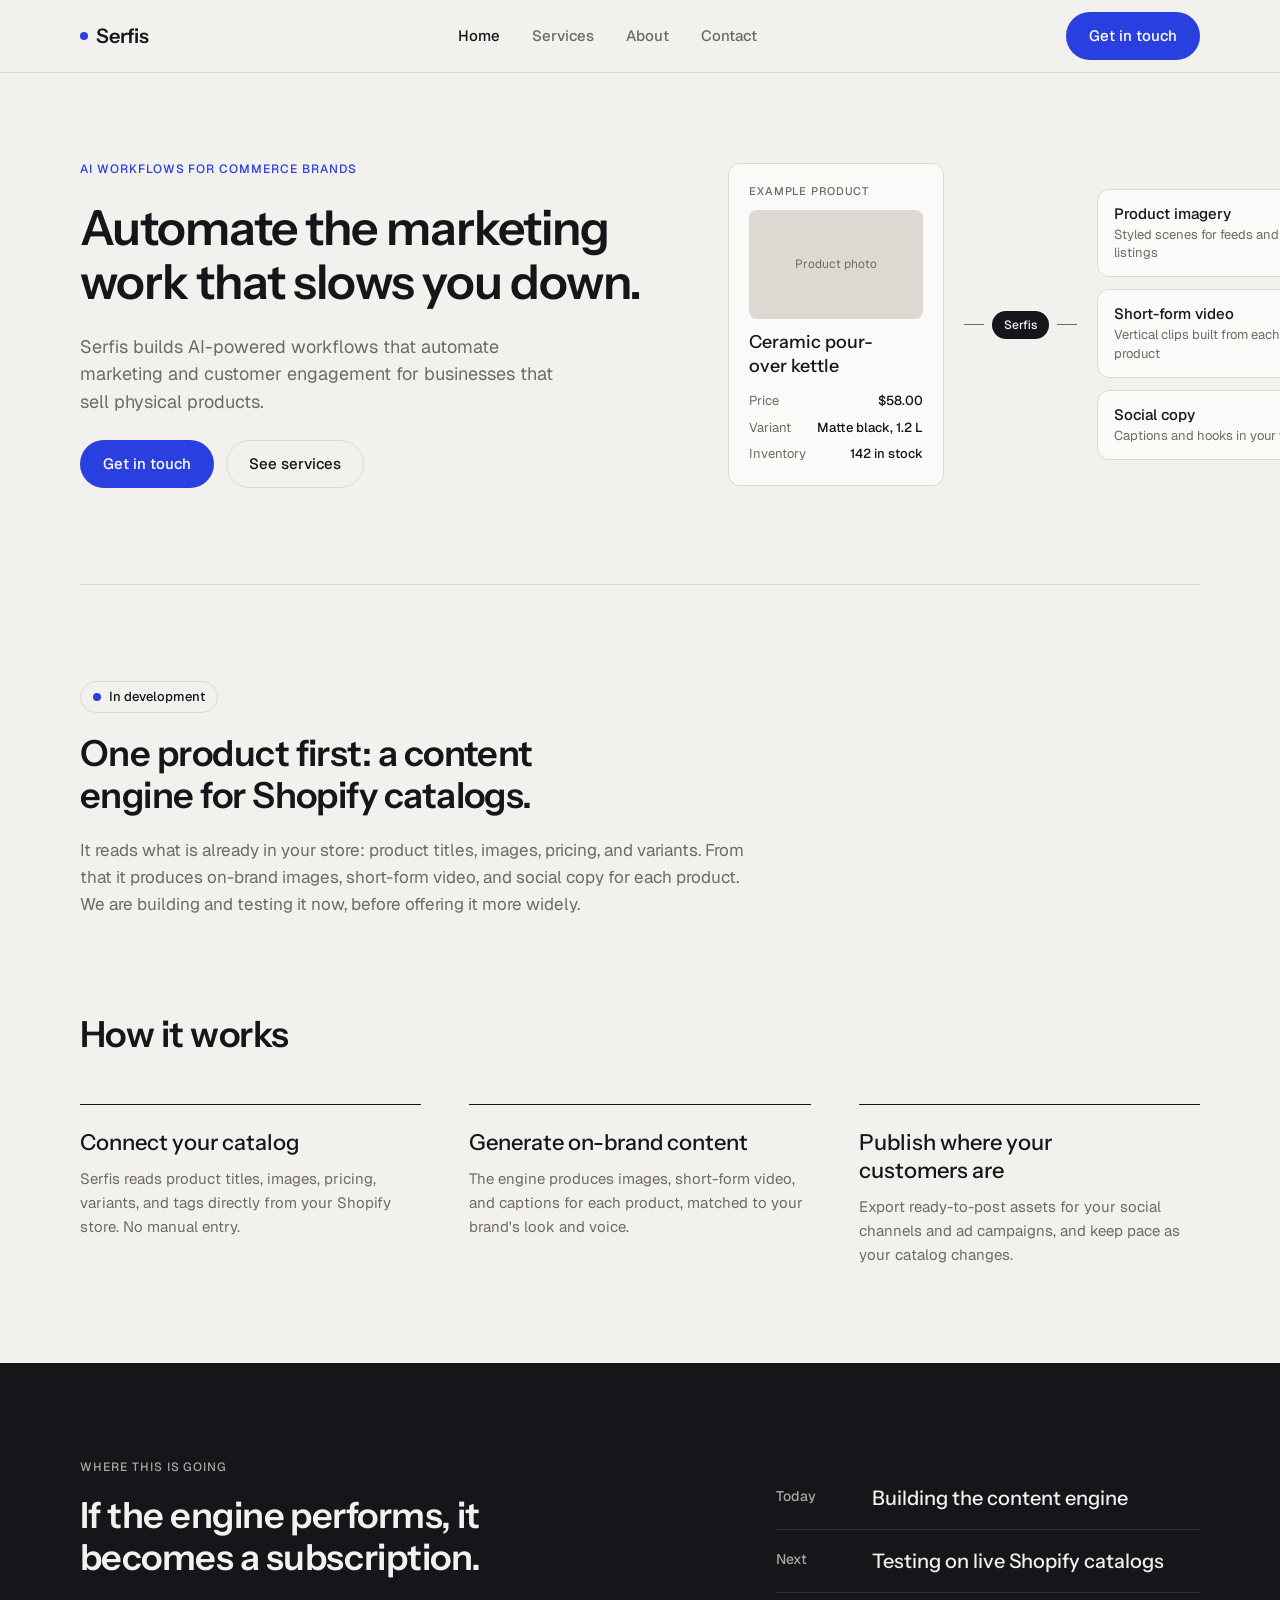
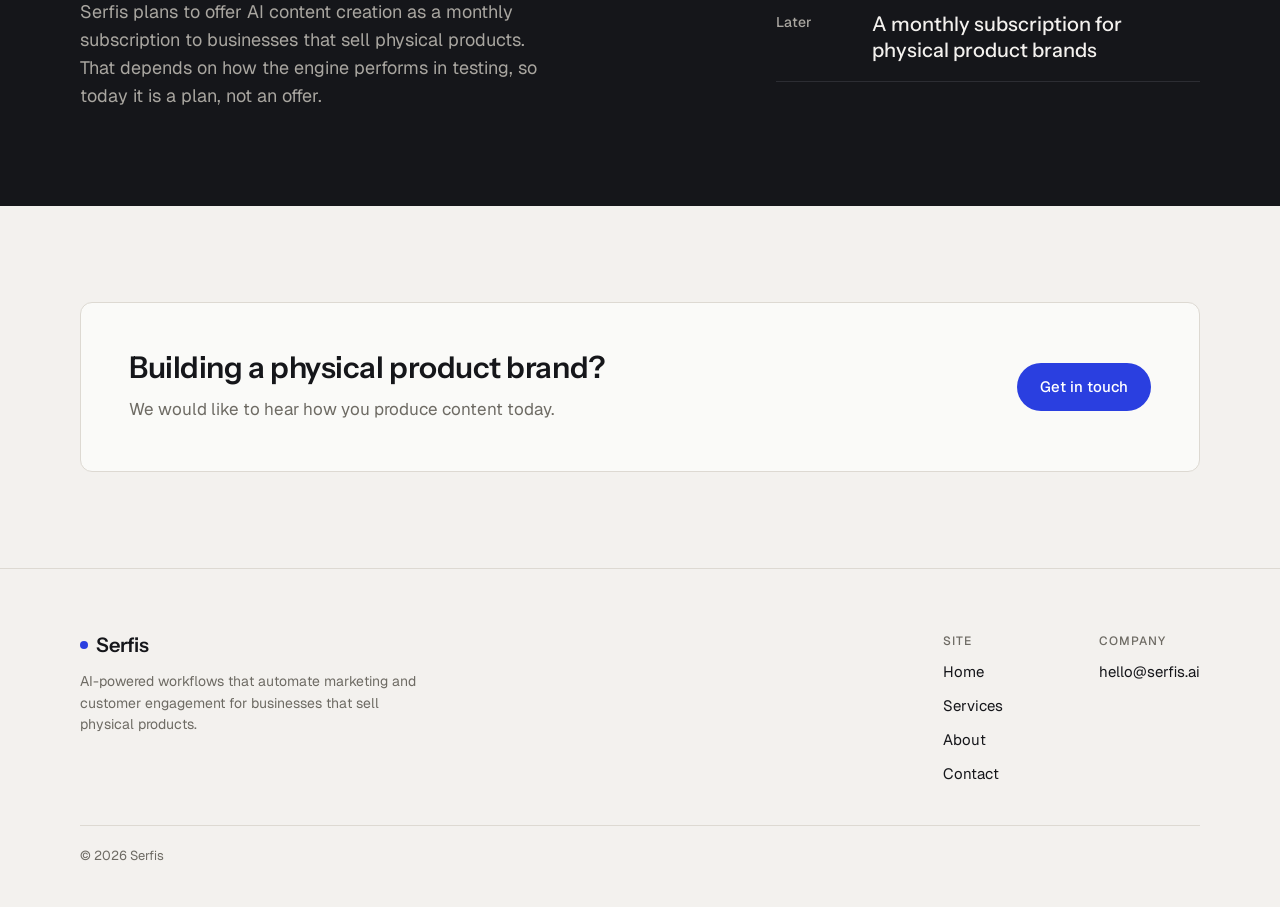
==== index.html @ 2119375a "Add files via upload website wireframe for rebranding serfis" ====
<!doctype html>
<html lang="en">
<head>
  <meta charset="utf-8">
  <meta name="viewport" content="width=device-width, initial-scale=1">
  <title>Serfis</title>
  <meta name="description" content="Serfis builds AI-powered workflows that automate marketing and customer engagement for businesses that sell physical products.">
  <link rel="preconnect" href="https://fonts.googleapis.com">
  <link rel="preconnect" href="https://fonts.gstatic.com" crossorigin>
  <link rel="stylesheet" href="https://fonts.googleapis.com/css2?family=Instrument+Sans:wght@500;600&family=Geist:wght@400;500&display=swap">
  <link rel="stylesheet" href="styles.css">
</head>
<body>

<header class="nav">
  <div class="wrap">
    <a class="wordmark" href="index.html">Serfis</a>
    <ul class="nav-links">
      <li><a href="index.html" aria-current="page">Home</a></li>
      <li><a href="services.html">Services</a></li>
      <li><a href="about.html">About</a></li>
      <li><a href="contact.html">Contact</a></li>
    </ul>
    <a class="btn btn-primary" href="contact.html">Get in touch</a>
  </div>
</header>

<main>
  <section class="hero">
    <div class="wrap">
      <div class="hero-copy">
        <p class="eyebrow">AI workflows for commerce brands</p>
        <h1>Automate the marketing work that slows you down.</h1>
        <p class="lede">Serfis builds AI-powered workflows that automate marketing and customer engagement for businesses that sell physical products.</p>
        <div class="ctas">
          <a class="btn btn-primary" href="contact.html">Get in touch</a>
          <a class="btn btn-secondary" href="services.html">See services</a>
        </div>
      </div>

      <div class="diagram" aria-label="A Shopify product becomes product imagery, short-form video, and social copy">
        <div class="product-card">
          <span class="label">Example product</span>
          <div class="photo-slot">Product photo</div>
          <h3>Ceramic pour-over kettle</h3>
          <div class="meta">
            <div><span>Price</span><b>$58.00</b></div>
            <div><span>Variant</span><b>Matte black, 1.2 L</b></div>
            <div><span>Inventory</span><b>142 in stock</b></div>
          </div>
        </div>
        <div class="connector"><span class="chip">Serfis</span></div>
        <div class="outputs">
          <div class="out-tile"><b>Product imagery</b><span>Styled scenes for feeds and listings</span></div>
          <div class="out-tile"><b>Short-form video</b><span>Vertical clips built from each product</span></div>
          <div class="out-tile"><b>Social copy</b><span>Captions and hooks in your voice</span></div>
        </div>
      </div>
    </div>
  </section>

  <div class="wrap"><hr class="section-rule"></div>

  <section>
    <div class="wrap stack">
      <span class="status">In development</span>
      <h2>One product first: a content engine for Shopify catalogs.</h2>
      <p class="body">It reads what is already in your store: product titles, images, pricing, and variants. From that it produces on-brand images, short-form video, and social copy for each product. We are building and testing it now, before offering it more widely.</p>
    </div>
  </section>

  <section style="padding-top:0">
    <div class="wrap">
      <h2 class="section-title">How it works</h2>
      <div class="columns">
        <div class="col">
          <h3>Connect your catalog</h3>
          <p>Serfis reads product titles, images, pricing, variants, and tags directly from your Shopify store. No manual entry.</p>
        </div>
        <div class="col">
          <h3>Generate on-brand content</h3>
          <p>The engine produces images, short-form video, and captions for each product, matched to your brand's look and voice.</p>
        </div>
        <div class="col">
          <h3>Publish where your customers are</h3>
          <p>Export ready-to-post assets for your social channels and ad campaigns, and keep pace as your catalog changes.</p>
        </div>
      </div>
    </div>
  </section>

  <section class="on-ink">
    <div class="wrap split">
      <div class="split-left">
        <p class="eyebrow">Where this is going</p>
        <h2>If the engine performs, it becomes a subscription.</h2>
        <p class="lede">Serfis plans to offer AI content creation as a monthly subscription to businesses that sell physical products. That depends on how the engine performs in testing, so today it is a plan, not an offer.</p>
      </div>
      <ul class="timeline">
        <li><span>Today</span><b>Building the content engine</b></li>
        <li><span>Next</span><b>Testing on live Shopify catalogs</b></li>
        <li><span>Later</span><b>A monthly subscription for physical product brands</b></li>
      </ul>
    </div>
  </section>

  <section>
    <div class="wrap">
      <div class="cta-card">
        <div class="cta-text">
          <h2>Building a physical product brand?</h2>
          <p>We would like to hear how you produce content today.</p>
        </div>
        <a class="btn btn-primary" href="contact.html">Get in touch</a>
      </div>
    </div>
  </section>
</main>

<footer>
  <div class="wrap">
    <div class="foot-grid">
      <div class="foot-brand">
        <a class="wordmark" href="index.html">Serfis</a>
        <p>AI-powered workflows that automate marketing and customer engagement for businesses that sell physical products.</p>
      </div>
      <div class="foot-cols">
        <div class="foot-col">
          <span>Site</span>
          <a href="index.html">Home</a>
          <a href="services.html">Services</a>
          <a href="about.html">About</a>
          <a href="contact.html">Contact</a>
        </div>
        <div class="foot-col">
          <span>Company</span>
          <a href="mailto:hello@serfis.ai">hello@serfis.ai</a>
        </div>
      </div>
    </div>
    <div class="foot-bottom">© 2026 Serfis</div>
  </div>
</footer>

</body>
</html>
---- styles.css ----
/* Serfis website — tokens mirror the Figma "Serfis" variable collection */
:root {
  --ink: #15161a;
  --ink-line: #2c2d33;
  --paper: #f3f1ee;
  --surface: #fafaf8;
  --white: #ffffff;
  --line: #ddd9d2;
  --text-soft: #6e6b64;
  --on-ink-soft: #a9a6a0;
  --accent: #2a3fe0;
  --accent-hover: #2436c4;

  --radius-card: 12px;
  --radius-input: 8px;
  --radius-pill: 999px;

  --font-display: "Instrument Sans", system-ui, -apple-system, "Segoe UI", sans-serif;
  --font-body: "Geist", system-ui, -apple-system, "Segoe UI", sans-serif;

  --ease-out: cubic-bezier(0.23, 1, 0.32, 1);
  --content: 1280px;
}

*, *::before, *::after { box-sizing: border-box; }
html { scroll-behavior: smooth; }
body {
  margin: 0;
  background: var(--paper);
  color: var(--ink);
  font-family: var(--font-body);
  font-size: 16px;
  line-height: 1.6;
  -webkit-font-smoothing: antialiased;
}
h1, h2, h3 { font-family: var(--font-display); font-weight: 600; line-height: 1.1; letter-spacing: -0.02em; margin: 0; text-wrap: balance; }
h1 { font-size: clamp(34px, 4.5vw, 48px); line-height: 1.12; }
h2 { font-size: clamp(28px, 3.2vw, 36px); line-height: 1.16; letter-spacing: -0.015em; }
h3 { font-size: 22px; font-weight: 500; letter-spacing: 0; line-height: 1.27; }
p { margin: 0; }
a { color: inherit; }
img { max-width: 100%; display: block; }
.soft { color: var(--text-soft); }
.lede { font-size: 18px; line-height: 1.55; color: var(--text-soft); max-width: 40ch; }
.body { font-size: 17px; line-height: 1.6; color: var(--text-soft); max-width: 42ch; }
.small { font-size: 15px; line-height: 1.6; color: var(--text-soft); }

.wrap { max-width: var(--content); margin: 0 auto; padding-inline: 24px; }
@media (min-width: 900px) { .wrap { padding-inline: 80px; } }

a:focus-visible, button:focus-visible, input:focus-visible, textarea:focus-visible {
  outline: 2px solid var(--accent); outline-offset: 3px;
}

/* Buttons: full pill (shape rule) */
.btn {
  display: inline-flex; align-items: center; justify-content: center;
  padding: 13px 22px; border-radius: var(--radius-pill);
  font: 500 15px/20px var(--font-body); text-decoration: none; white-space: nowrap;
  border: 1px solid transparent; cursor: pointer;
  transition: transform 160ms var(--ease-out), background-color 150ms ease, border-color 150ms ease;
}
.btn:active { transform: scale(0.97); }
.btn-primary { background: var(--accent); color: var(--white); }
.btn-secondary { background: transparent; color: var(--ink); border-color: var(--line); }
.btn-on-ink { background: var(--paper); color: var(--ink); }
@media (hover: hover) and (pointer: fine) {
  .btn-primary:hover { background: var(--accent-hover); }
  .btn-secondary:hover { border-color: var(--ink); }
}

/* Nav */
.nav { position: sticky; top: 0; z-index: 10; background: var(--paper); border-bottom: 1px solid var(--line); }
.nav .wrap { display: flex; align-items: center; justify-content: space-between; gap: 16px; min-height: 72px; flex-wrap: wrap; padding-block: 12px; }
.wordmark { display: inline-flex; align-items: center; gap: 8px; font: 600 20px/24px var(--font-display); letter-spacing: -0.01em; text-decoration: none; }
.wordmark::before { content: ""; width: 8px; height: 8px; border-radius: 50%; background: var(--accent); }
.nav-links { display: flex; gap: 32px; list-style: none; margin: 0; padding: 0; }
.nav-links a { font: 500 15px/20px var(--font-body); color: var(--text-soft); text-decoration: none; }
.nav-links a[aria-current="page"], .nav-links a:hover { color: var(--ink); }
@media (max-width: 640px) {
  .nav-links { order: 3; width: 100%; gap: 20px; }
}

/* Sections */
section { padding-block: 96px; }
.section-rule { border: 0; border-top: 1px solid var(--line); margin: 0; }
.stack { display: flex; flex-direction: column; gap: 20px; }
.stack > h2 { max-width: 22ch; }
.stack > .body { max-width: 680px; }

.status { display: inline-flex; align-items: center; gap: 8px; align-self: flex-start; padding: 6px 12px; border: 1px solid var(--line); border-radius: var(--radius-pill); font: 500 13px/18px var(--font-body); }
.status::before { content: ""; width: 8px; height: 8px; border-radius: 50%; background: var(--accent); }
.on-ink .status { border-color: var(--ink-line); color: var(--paper); }

/* Hero */
.hero { padding-block: 88px 96px; }
.hero .wrap { display: grid; grid-template-columns: 1fr; gap: 48px; align-items: center; }
@media (min-width: 900px) { .hero .wrap { grid-template-columns: 600px 1fr; gap: 48px; } }
.hero-copy { display: flex; flex-direction: column; gap: 24px; }
.eyebrow { font: 500 12px/16px var(--font-body); letter-spacing: 0.08em; text-transform: uppercase; color: var(--accent); }
.on-ink .eyebrow { color: var(--on-ink-soft); }
.ctas { display: flex; gap: 12px; flex-wrap: wrap; }

/* Hero diagram */
.diagram { display: flex; align-items: center; gap: 20px; flex-wrap: wrap; justify-content: flex-end; }
.product-card, .out-tile { background: var(--surface); border: 1px solid var(--line); border-radius: var(--radius-card); }
.product-card { padding: 20px; width: 216px; display: flex; flex-direction: column; gap: 12px; }
.label { font: 500 11px/14px var(--font-body); letter-spacing: 0.08em; text-transform: uppercase; color: var(--text-soft); }
.photo-slot { aspect-ratio: 176 / 110; border-radius: 8px; background: var(--line); display: grid; place-items: center; font-size: 12px; color: var(--text-soft); }
.product-card h3 { font-size: 18px; line-height: 1.33; }
.meta { display: flex; flex-direction: column; gap: 6px; font-size: 13px; }
.meta div { display: flex; justify-content: space-between; gap: 12px; }
.meta span { color: var(--text-soft); }
.meta b { font-weight: 500; }
.connector { display: flex; align-items: center; gap: 8px; }
.connector::before, .connector::after { content: ""; width: 20px; height: 1px; background: var(--text-soft); }
.chip { background: var(--ink); color: var(--paper); border-radius: var(--radius-pill); padding: 6px 12px; font: 500 12px/16px var(--font-body); }
.outputs { display: flex; flex-direction: column; gap: 12px; width: 236px; }
.out-tile { padding: 14px 16px; display: flex; flex-direction: column; gap: 2px; }
.out-tile b { font: 500 15px/20px var(--font-body); }
.out-tile span { font-size: 13px; line-height: 1.4; color: var(--text-soft); }
@media (min-width: 1100px) { .diagram { flex-wrap: nowrap; } .product-card, .outputs { flex-shrink: 0; } }
@media (max-width: 480px) { .diagram { justify-content: flex-start; } .product-card, .outputs { width: 100%; } .connector { width: 100%; } .connector::before, .connector::after { flex: 1; } }

/* Column rows (How it works / How we work) */
.columns { display: grid; grid-template-columns: 1fr; gap: 32px; }
@media (min-width: 820px) { .columns { grid-template-columns: repeat(3, 1fr); gap: 48px; } }
.col { border-top: 1px solid var(--ink); padding-top: 24px; display: flex; flex-direction: column; gap: 10px; }
.col p { font-size: 15px; line-height: 1.6; color: var(--text-soft); }
.section-title { margin-bottom: 48px; }

/* Two-column split (Services detail, Vision, Contact) */
.split { display: grid; grid-template-columns: 1fr; gap: 48px; }
@media (min-width: 900px) { .split { grid-template-columns: var(--split-left, 520px) 1fr; gap: 96px; } }
.split-left { display: flex; flex-direction: column; gap: 20px; }

/* Definition list rows with bottom hairlines */
.rows { list-style: none; margin: 0; padding: 0; }
.rows li { padding-block: 20px; border-bottom: 1px solid var(--line); display: flex; flex-direction: column; gap: 6px; }
.rows h3 { font-size: 20px; }
.rows p { font-size: 15px; line-height: 1.6; color: var(--text-soft); max-width: 560px; }
.rows-label { margin-bottom: 4px; display: block; }

/* Dark band */
.on-ink { background: var(--ink); color: var(--paper); }
.on-ink h2, .on-ink h3 { color: var(--paper); }
.on-ink .body, .on-ink .lede, .on-ink .small { color: var(--on-ink-soft); }
.on-ink .split { align-items: start; }
@media (min-width: 900px) { .on-ink .split { grid-template-columns: 600px 1fr; } }
.timeline { list-style: none; margin: 0; padding: 8px 0 0; }
.timeline li { display: grid; grid-template-columns: 72px 1fr; gap: 24px; padding-block: 18px; border-bottom: 1px solid var(--ink-line); }
.timeline span { font: 500 14px/22px var(--font-body); color: var(--on-ink-soft); }
.timeline b { font: 500 20px/26px var(--font-display); color: var(--paper); }

/* CTA card */
.cta-card { background: var(--surface); border: 1px solid var(--line); border-radius: var(--radius-card); padding: 40px; display: flex; flex-wrap: wrap; align-items: center; justify-content: space-between; gap: 24px 40px; }
@media (min-width: 900px) { .cta-card { padding: 48px; } }
.cta-card h2 { font-size: 30px; max-width: 560px; }
.cta-card p { font-size: 17px; color: var(--text-soft); }
.cta-text { display: flex; flex-direction: column; gap: 10px; }

/* Page header */
.page-head { padding-block: 88px 64px; }
.page-head .wrap { display: flex; flex-direction: column; gap: 16px; }

/* Contact */
.contact-email { display: flex; flex-direction: column; gap: 12px; }
.contact-email a { font: 500 28px/34px var(--font-display); letter-spacing: -0.01em; text-decoration: none; color: var(--ink); }
.form { background: var(--surface); border: 1px solid var(--line); border-radius: var(--radius-card); padding: 28px; display: flex; flex-direction: column; gap: 20px; }
@media (min-width: 900px) { .form { padding: 40px; } }
.form-row { display: grid; grid-template-columns: 1fr; gap: 16px; }
@media (min-width: 640px) { .form-row { grid-template-columns: 1fr 1fr; } }
.field { display: flex; flex-direction: column; gap: 8px; }
.field label { font: 500 14px/20px var(--font-body); }
.field input, .field textarea {
  font: 400 15px/22px var(--font-body); color: var(--ink);
  background: var(--white); border: 1px solid var(--line); border-radius: var(--radius-input);
  padding: 13px 14px; width: 100%; transition: border-color 120ms ease, box-shadow 120ms ease;
}
.field textarea { min-height: 140px; resize: vertical; }
.field input::placeholder, .field textarea::placeholder { color: var(--text-soft); }
.field input:focus, .field textarea:focus { border-color: var(--accent); box-shadow: 0 0 0 3px rgba(42, 63, 224, 0.15); outline: none; }
.form-actions { display: flex; align-items: center; gap: 16px; flex-wrap: wrap; }
.form-actions p { font-size: 14px; color: var(--text-soft); }

/* Footer */
footer { border-top: 1px solid var(--line); padding-block: 64px 40px; }
.foot-grid { display: grid; grid-template-columns: 1fr; gap: 32px; }
@media (min-width: 760px) { .foot-grid { grid-template-columns: 1fr auto; } }
.foot-brand { display: flex; flex-direction: column; gap: 14px; }
.foot-brand p { font-size: 14px; line-height: 1.55; color: var(--text-soft); max-width: 340px; }
.foot-cols { display: flex; gap: 96px; }
.foot-col { display: flex; flex-direction: column; gap: 12px; }
.foot-col span { font: 500 12px/16px var(--font-body); letter-spacing: 0.08em; text-transform: uppercase; color: var(--text-soft); }
.foot-col a { font-size: 15px; line-height: 22px; text-decoration: none; color: var(--ink); }
.foot-col a:hover { color: var(--accent); }
.foot-bottom { margin-top: 40px; padding-top: 20px; border-top: 1px solid var(--line); font-size: 13px; color: var(--text-soft); }

/* Entrance motion: hero diagram only, once, on load. Visible at rest. */
@media (prefers-reduced-motion: no-preference) {
  .diagram > * { animation: rise 240ms var(--ease-out) both; }
  .diagram > :nth-child(2) { animation-delay: 40ms; }
  .diagram > :nth-child(3) { animation-delay: 80ms; }
  @keyframes rise { from { opacity: 0; transform: translateY(8px); } to { opacity: 1; transform: none; } }
}
@media (prefers-reduced-motion: reduce) {
  * { animation: none !important; transition-duration: 0.001ms !important; }
  html { scroll-behavior: auto; }
}
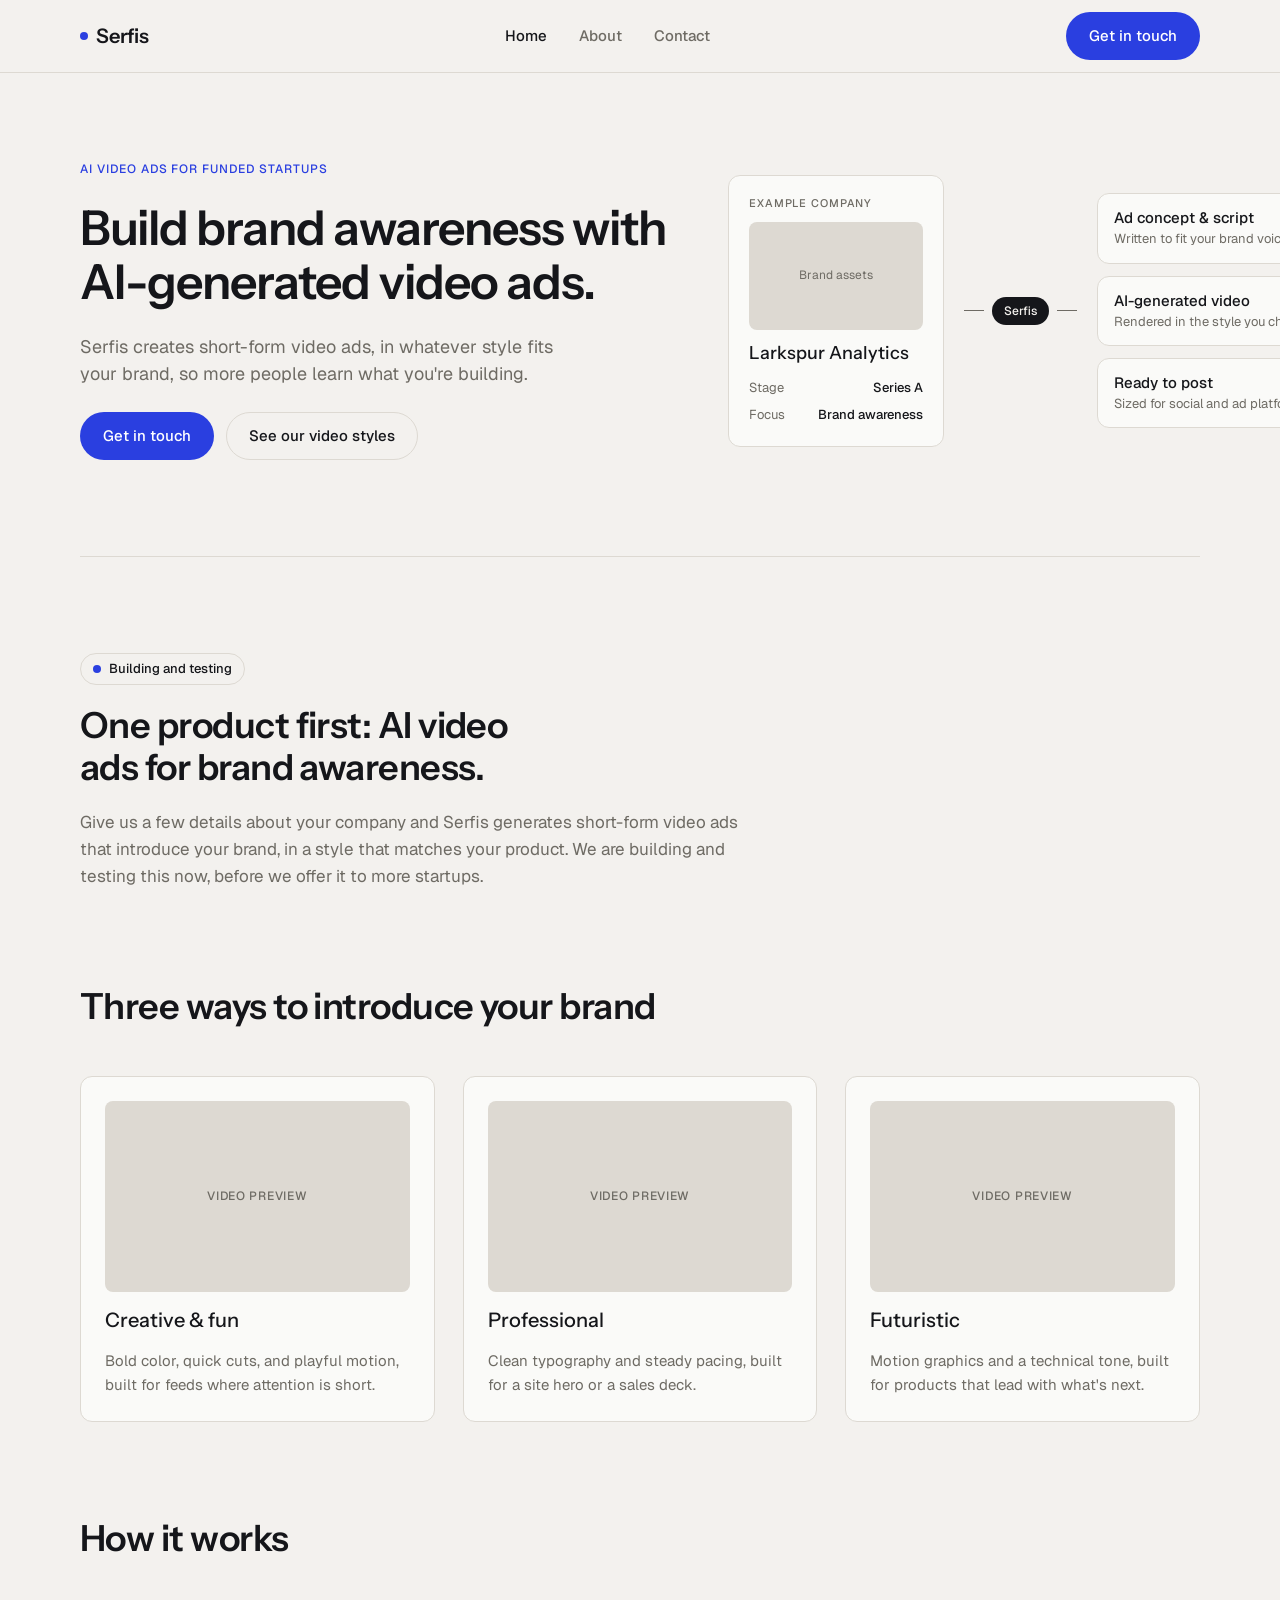
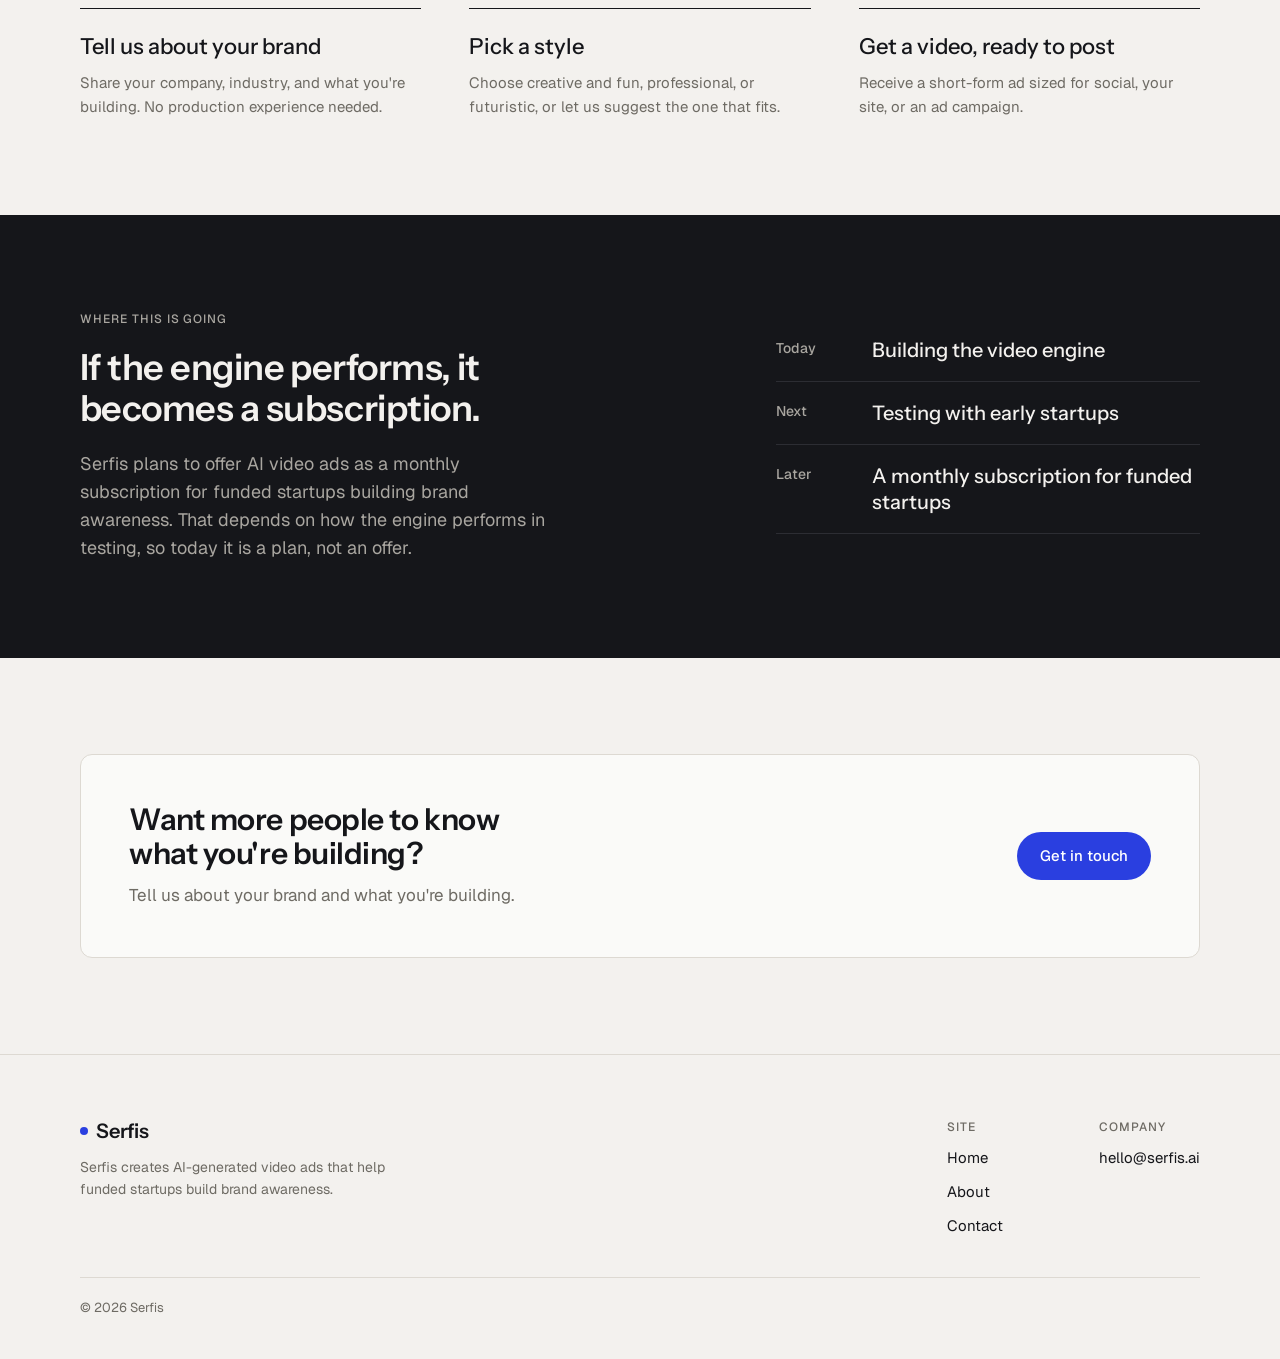
==== commit 4cdade51: "Pivot site to AI video ads for funded startups Co-Authored-By: Claude Sonnet 5 <noreply@anthropic.co" ====
--- a/index.html
+++ b/index.html
@@ -4,7 +4,7 @@
   <meta charset="utf-8">
   <meta name="viewport" content="width=device-width, initial-scale=1">
   <title>Serfis</title>
-  <meta name="description" content="Serfis builds AI-powered workflows that automate marketing and customer engagement for businesses that sell physical products.">
+  <meta name="description" content="Serfis creates AI-generated video ads that help funded startups build brand awareness.">
   <link rel="preconnect" href="https://fonts.googleapis.com">
   <link rel="preconnect" href="https://fonts.gstatic.com" crossorigin>
   <link rel="stylesheet" href="https://fonts.googleapis.com/css2?family=Instrument+Sans:wght@500;600&family=Geist:wght@400;500&display=swap">
@@ -17,7 +17,6 @@
     <a class="wordmark" href="index.html">Serfis</a>
     <ul class="nav-links">
       <li><a href="index.html" aria-current="page">Home</a></li>
-      <li><a href="services.html">Services</a></li>
       <li><a href="about.html">About</a></li>
       <li><a href="contact.html">Contact</a></li>
     </ul>
@@ -29,31 +28,30 @@
   <section class="hero">
     <div class="wrap">
       <div class="hero-copy">
-        <p class="eyebrow">AI workflows for commerce brands</p>
-        <h1>Automate the marketing work that slows you down.</h1>
-        <p class="lede">Serfis builds AI-powered workflows that automate marketing and customer engagement for businesses that sell physical products.</p>
+        <p class="eyebrow">AI video ads for funded startups</p>
+        <h1>Build brand awareness with AI-generated video ads.</h1>
+        <p class="lede">Serfis creates short-form video ads, in whatever style fits your brand, so more people learn what you're building.</p>
         <div class="ctas">
           <a class="btn btn-primary" href="contact.html">Get in touch</a>
-          <a class="btn btn-secondary" href="services.html">See services</a>
+          <a class="btn btn-secondary" href="#video-styles">See our video styles</a>
         </div>
       </div>
 
-      <div class="diagram" aria-label="A Shopify product becomes product imagery, short-form video, and social copy">
+      <div class="diagram" aria-label="A company profile becomes an ad concept, an AI-generated video, and a ready-to-post file">
         <div class="product-card">
-          <span class="label">Example product</span>
-          <div class="photo-slot">Product photo</div>
-          <h3>Ceramic pour-over kettle</h3>
+          <span class="label">Example company</span>
+          <div class="photo-slot">Brand assets</div>
+          <h3>Larkspur Analytics</h3>
           <div class="meta">
-            <div><span>Price</span><b>$58.00</b></div>
-            <div><span>Variant</span><b>Matte black, 1.2 L</b></div>
-            <div><span>Inventory</span><b>142 in stock</b></div>
+            <div><span>Stage</span><b>Series A</b></div>
+            <div><span>Focus</span><b>Brand awareness</b></div>
           </div>
         </div>
         <div class="connector"><span class="chip">Serfis</span></div>
         <div class="outputs">
-          <div class="out-tile"><b>Product imagery</b><span>Styled scenes for feeds and listings</span></div>
-          <div class="out-tile"><b>Short-form video</b><span>Vertical clips built from each product</span></div>
-          <div class="out-tile"><b>Social copy</b><span>Captions and hooks in your voice</span></div>
+          <div class="out-tile"><b>Ad concept & script</b><span>Written to fit your brand voice</span></div>
+          <div class="out-tile"><b>AI-generated video</b><span>Rendered in the style you choose</span></div>
+          <div class="out-tile"><b>Ready to post</b><span>Sized for social and ad platforms</span></div>
         </div>
       </div>
     </div>
@@ -63,9 +61,32 @@
 
   <section>
     <div class="wrap stack">
-      <span class="status">In development</span>
-      <h2>One product first: a content engine for Shopify catalogs.</h2>
-      <p class="body">It reads what is already in your store: product titles, images, pricing, and variants. From that it produces on-brand images, short-form video, and social copy for each product. We are building and testing it now, before offering it more widely.</p>
+      <span class="status">Building and testing</span>
+      <h2>One product first: AI video ads for brand awareness.</h2>
+      <p class="body">Give us a few details about your company and Serfis generates short-form video ads that introduce your brand, in a style that matches your product. We are building and testing this now, before we offer it to more startups.</p>
+    </div>
+  </section>
+
+  <section style="padding-top:0">
+    <div class="wrap">
+      <h2 class="section-title" id="video-styles">Three ways to introduce your brand</h2>
+      <div class="style-cards">
+        <div class="style-card">
+          <div class="style-preview">Video preview</div>
+          <h3>Creative & fun</h3>
+          <p>Bold color, quick cuts, and playful motion, built for feeds where attention is short.</p>
+        </div>
+        <div class="style-card">
+          <div class="style-preview">Video preview</div>
+          <h3>Professional</h3>
+          <p>Clean typography and steady pacing, built for a site hero or a sales deck.</p>
+        </div>
+        <div class="style-card">
+          <div class="style-preview">Video preview</div>
+          <h3>Futuristic</h3>
+          <p>Motion graphics and a technical tone, built for products that lead with what's next.</p>
+        </div>
+      </div>
     </div>
   </section>
 
@@ -74,16 +95,16 @@
       <h2 class="section-title">How it works</h2>
       <div class="columns">
         <div class="col">
-          <h3>Connect your catalog</h3>
-          <p>Serfis reads product titles, images, pricing, variants, and tags directly from your Shopify store. No manual entry.</p>
+          <h3>Tell us about your brand</h3>
+          <p>Share your company, industry, and what you're building. No production experience needed.</p>
         </div>
         <div class="col">
-          <h3>Generate on-brand content</h3>
-          <p>The engine produces images, short-form video, and captions for each product, matched to your brand's look and voice.</p>
+          <h3>Pick a style</h3>
+          <p>Choose creative and fun, professional, or futuristic, or let us suggest the one that fits.</p>
         </div>
         <div class="col">
-          <h3>Publish where your customers are</h3>
-          <p>Export ready-to-post assets for your social channels and ad campaigns, and keep pace as your catalog changes.</p>
+          <h3>Get a video, ready to post</h3>
+          <p>Receive a short-form ad sized for social, your site, or an ad campaign.</p>
         </div>
       </div>
     </div>
@@ -94,12 +115,12 @@
       <div class="split-left">
         <p class="eyebrow">Where this is going</p>
         <h2>If the engine performs, it becomes a subscription.</h2>
-        <p class="lede">Serfis plans to offer AI content creation as a monthly subscription to businesses that sell physical products. That depends on how the engine performs in testing, so today it is a plan, not an offer.</p>
+        <p class="lede">Serfis plans to offer AI video ads as a monthly subscription for funded startups building brand awareness. That depends on how the engine performs in testing, so today it is a plan, not an offer.</p>
       </div>
       <ul class="timeline">
-        <li><span>Today</span><b>Building the content engine</b></li>
-        <li><span>Next</span><b>Testing on live Shopify catalogs</b></li>
-        <li><span>Later</span><b>A monthly subscription for physical product brands</b></li>
+        <li><span>Today</span><b>Building the video engine</b></li>
+        <li><span>Next</span><b>Testing with early startups</b></li>
+        <li><span>Later</span><b>A monthly subscription for funded startups</b></li>
       </ul>
     </div>
   </section>
@@ -108,8 +129,8 @@
     <div class="wrap">
       <div class="cta-card">
         <div class="cta-text">
-          <h2>Building a physical product brand?</h2>
-          <p>We would like to hear how you produce content today.</p>
+          <h2>Want more people to know what you're building?</h2>
+          <p>Tell us about your brand and what you're building.</p>
         </div>
         <a class="btn btn-primary" href="contact.html">Get in touch</a>
       </div>
@@ -122,13 +143,12 @@
     <div class="foot-grid">
       <div class="foot-brand">
         <a class="wordmark" href="index.html">Serfis</a>
-        <p>AI-powered workflows that automate marketing and customer engagement for businesses that sell physical products.</p>
+        <p>Serfis creates AI-generated video ads that help funded startups build brand awareness.</p>
       </div>
       <div class="foot-cols">
         <div class="foot-col">
           <span>Site</span>
           <a href="index.html">Home</a>
-          <a href="services.html">Services</a>
           <a href="about.html">About</a>
           <a href="contact.html">Contact</a>
         </div>
--- a/styles.css
+++ b/styles.css
@@ -129,6 +129,14 @@
 .col p { font-size: 15px; line-height: 1.6; color: var(--text-soft); }
 .section-title { margin-bottom: 48px; }
 
+/* Video style cards (home) */
+.style-cards { display: grid; grid-template-columns: 1fr; gap: 32px; }
+@media (min-width: 820px) { .style-cards { grid-template-columns: repeat(3, 1fr); gap: 28px; } }
+.style-card { background: var(--surface); border: 1px solid var(--line); border-radius: var(--radius-card); padding: 24px; display: flex; flex-direction: column; gap: 16px; }
+.style-preview { aspect-ratio: 16 / 10; border-radius: 8px; background: var(--line); display: grid; place-items: center; font: 500 12px/16px var(--font-body); letter-spacing: 0.06em; text-transform: uppercase; color: var(--text-soft); }
+.style-card h3 { font-size: 20px; }
+.style-card p { font-size: 15px; line-height: 1.6; color: var(--text-soft); }
+
 /* Two-column split (Services detail, Vision, Contact) */
 .split { display: grid; grid-template-columns: 1fr; gap: 48px; }
 @media (min-width: 900px) { .split { grid-template-columns: var(--split-left, 520px) 1fr; gap: 96px; } }
@@ -182,6 +190,29 @@
 .field input:focus, .field textarea:focus { border-color: var(--accent); box-shadow: 0 0 0 3px rgba(42, 63, 224, 0.15); outline: none; }
 .form-actions { display: flex; align-items: center; gap: 16px; flex-wrap: wrap; }
 .form-actions p { font-size: 14px; color: var(--text-soft); }
+.field .optional { color: var(--text-soft); font-weight: 400; }
+.field select {
+  font: 400 15px/22px var(--font-body); color: var(--ink);
+  background-color: var(--white);
+  background-image: url("data:image/svg+xml,%3Csvg xmlns='http://www.w3.org/2000/svg' width='12' height='8' viewBox='0 0 12 8'%3E%3Cpath d='M1 1l5 5 5-5' stroke='%236e6b64' stroke-width='1.5' fill='none' stroke-linecap='round' stroke-linejoin='round'/%3E%3C/svg%3E");
+  background-repeat: no-repeat;
+  background-position: right 14px center;
+  background-size: 12px 8px;
+  border: 1px solid var(--line); border-radius: var(--radius-input);
+  padding: 13px 40px 13px 14px; width: 100%;
+  appearance: none; -webkit-appearance: none; -moz-appearance: none;
+  transition: border-color 120ms ease, box-shadow 120ms ease;
+}
+.field select:invalid { color: var(--text-soft); }
+.field select:focus { border-color: var(--accent); box-shadow: 0 0 0 3px rgba(42, 63, 224, 0.15); outline: none; }
+
+/* Confirmation panel shown after the contact form is submitted.
+   .form sets display:flex, which otherwise beats the [hidden] UA style. */
+.form[hidden] { display: none; }
+.confirm { align-items: center; text-align: center; gap: 16px; }
+.confirm-icon { color: var(--accent); }
+.confirm h2 { font-size: 26px; }
+.confirm .body { max-width: 46ch; }
 
 /* Footer */
 footer { border-top: 1px solid var(--line); padding-block: 64px 40px; }
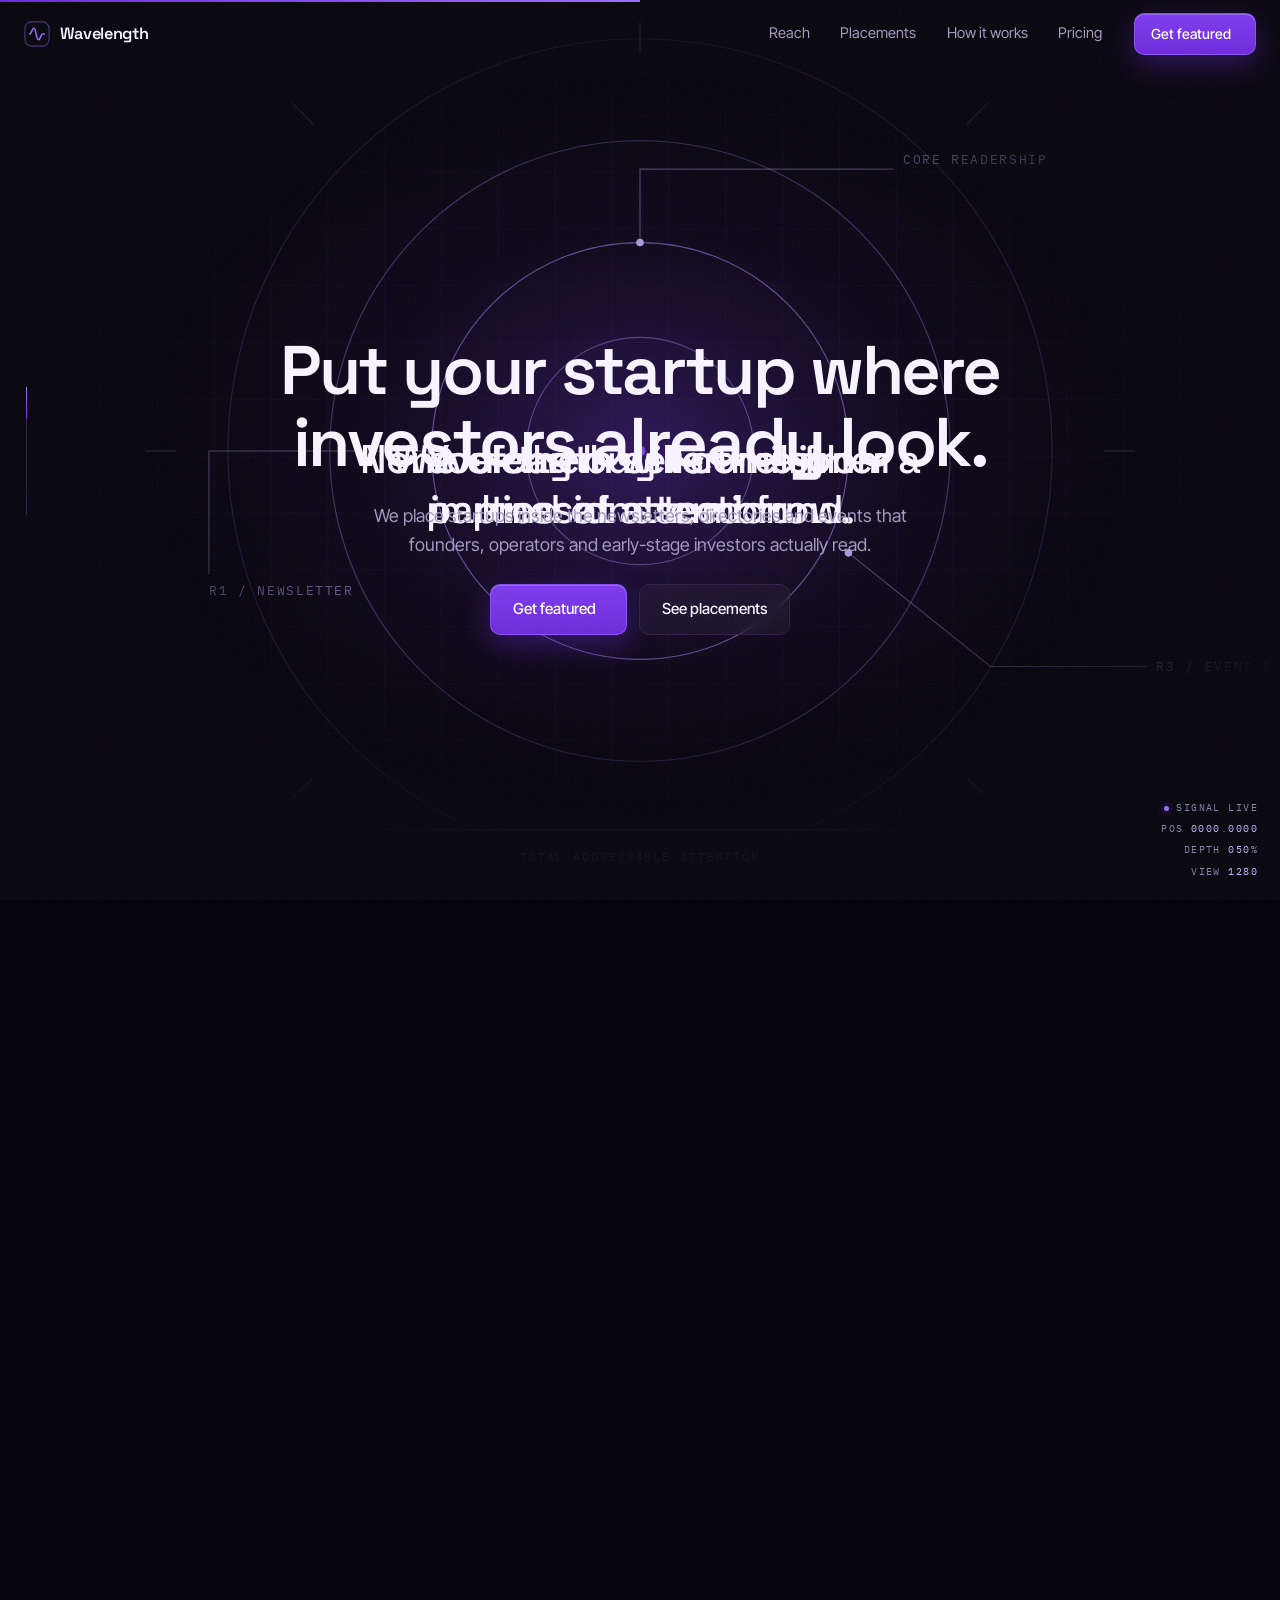
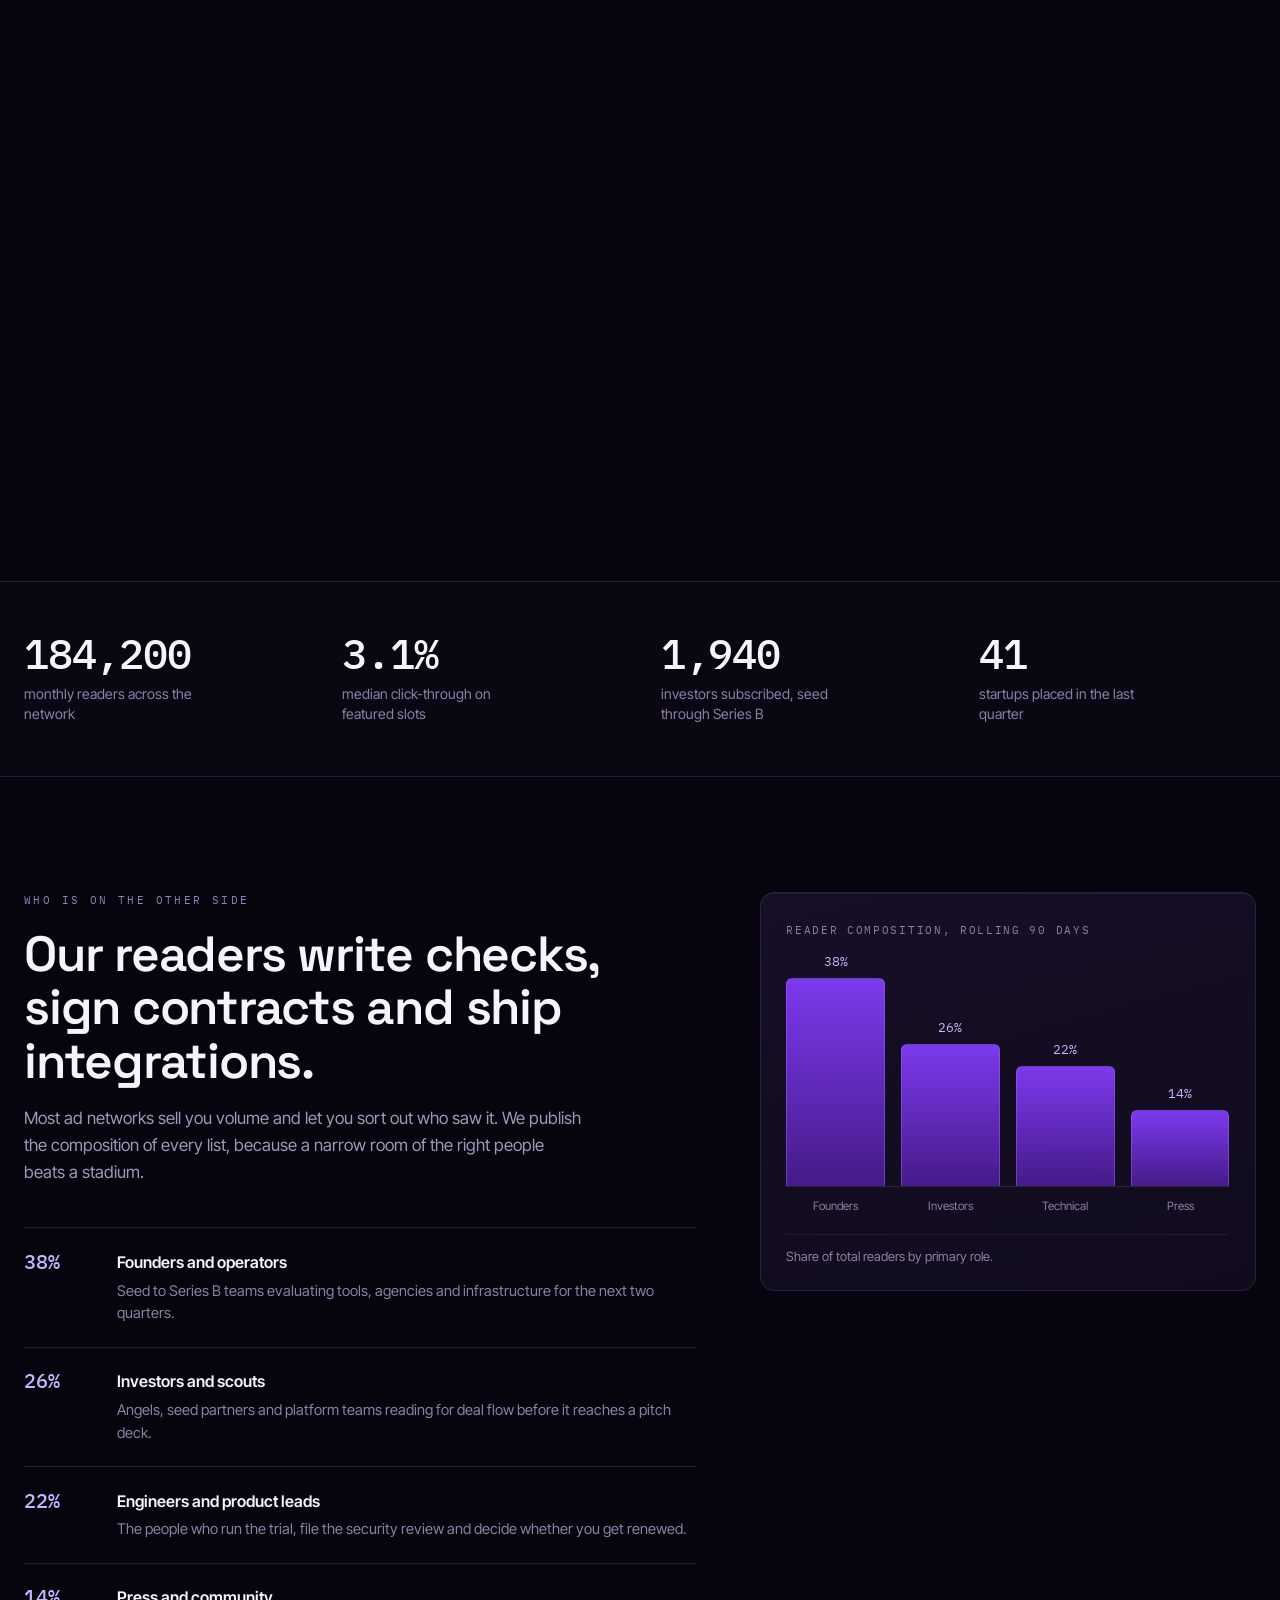
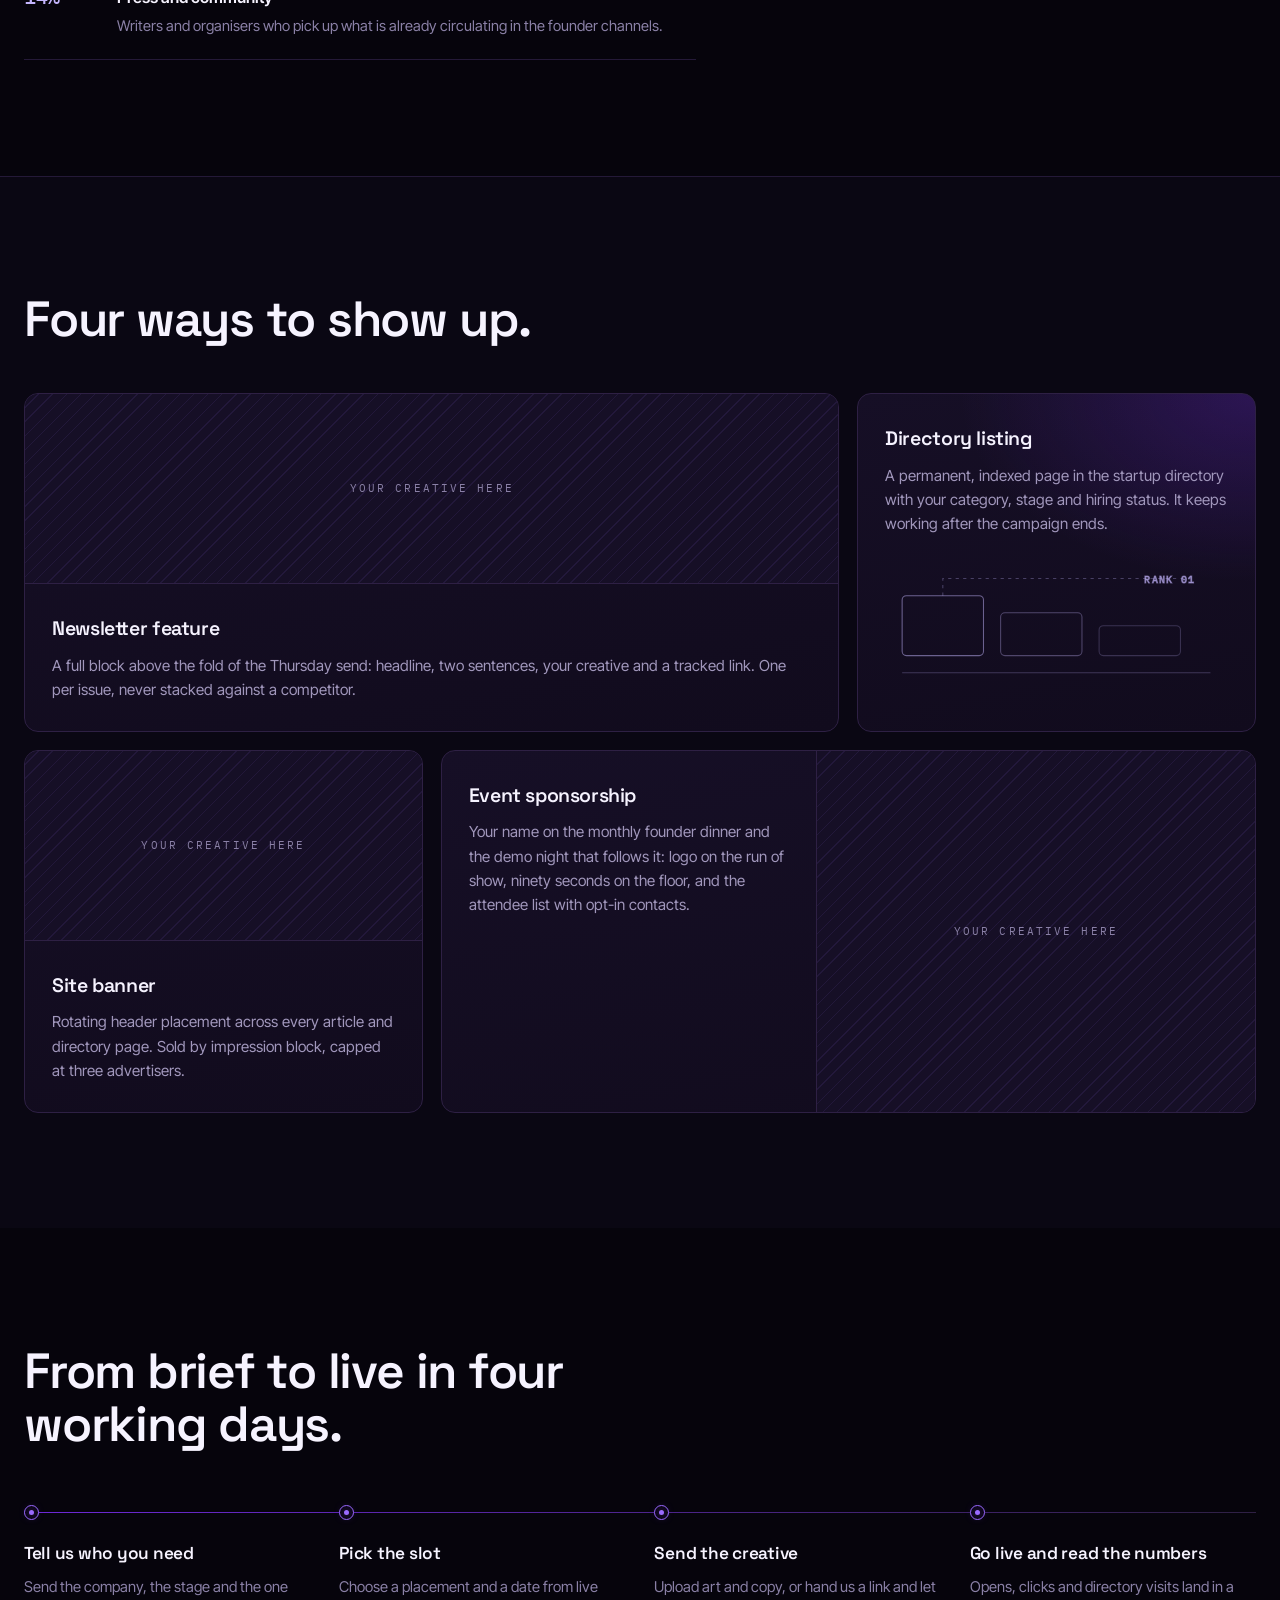
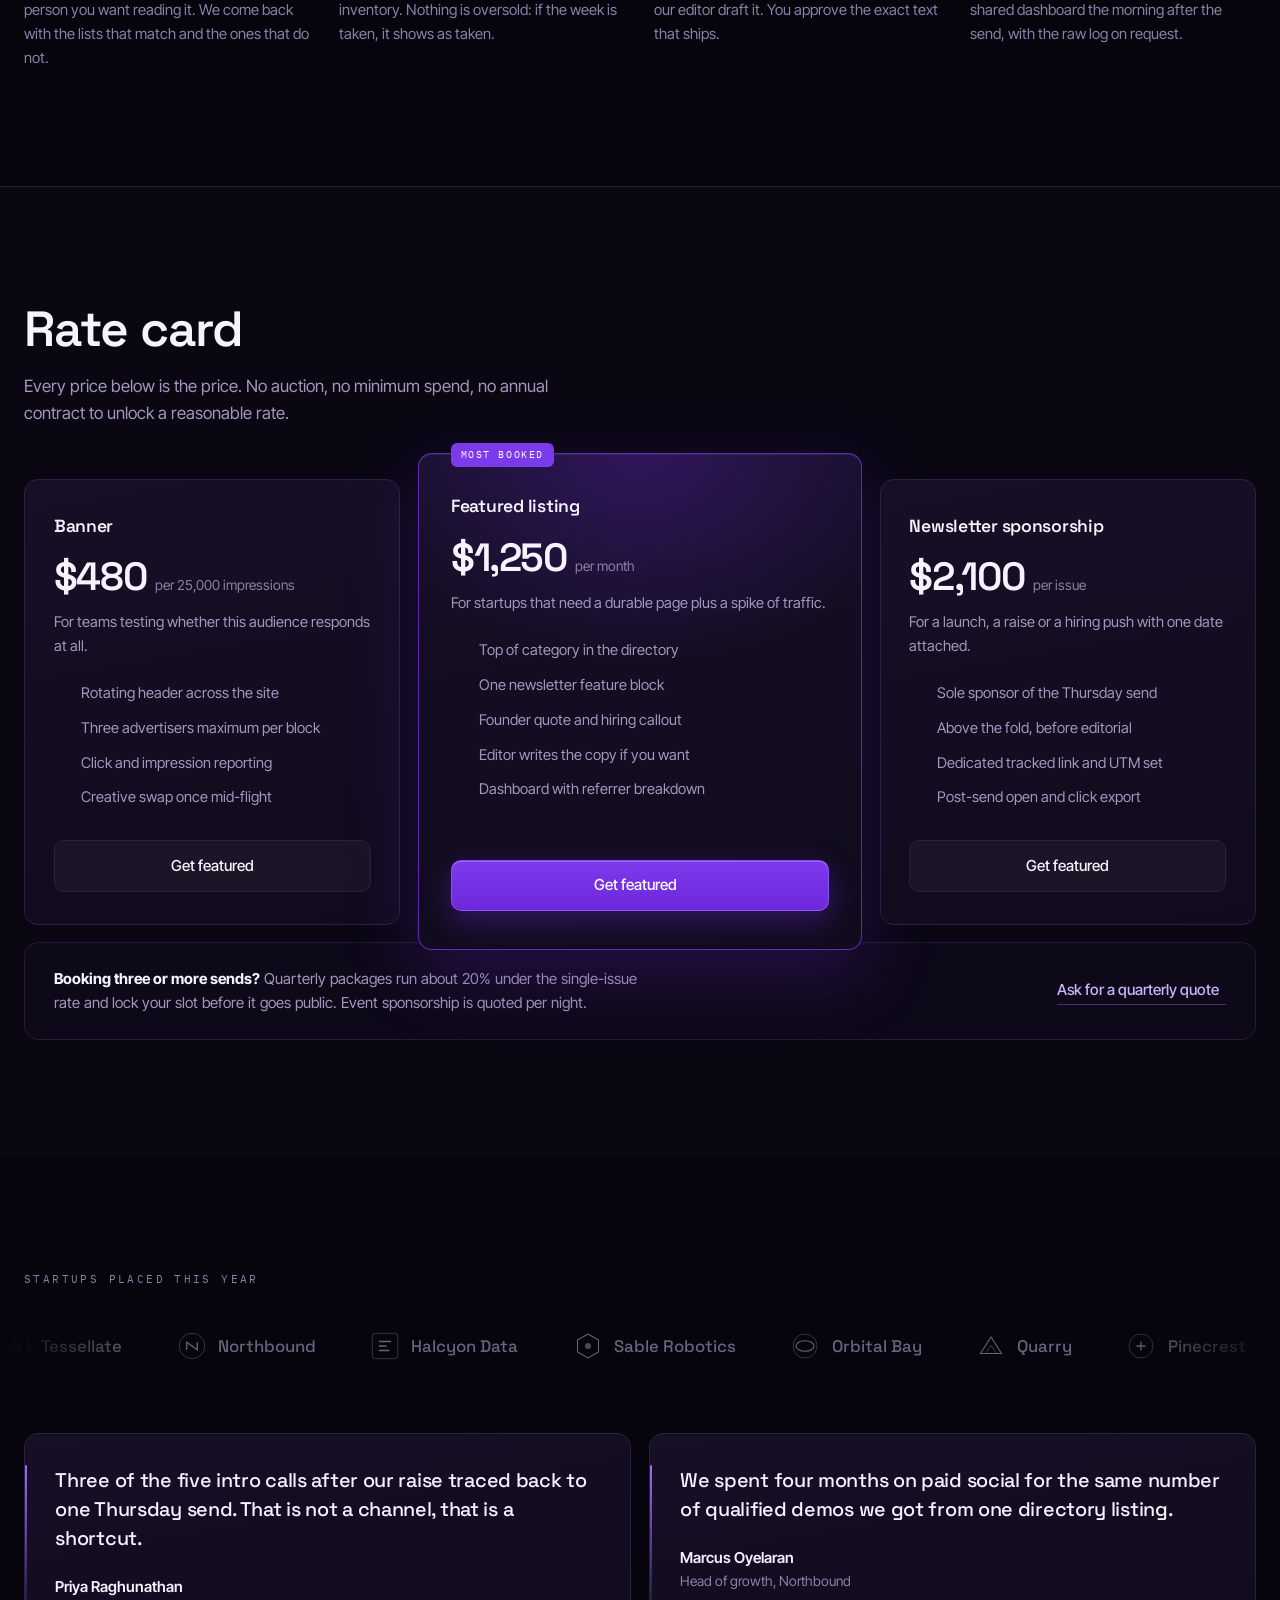
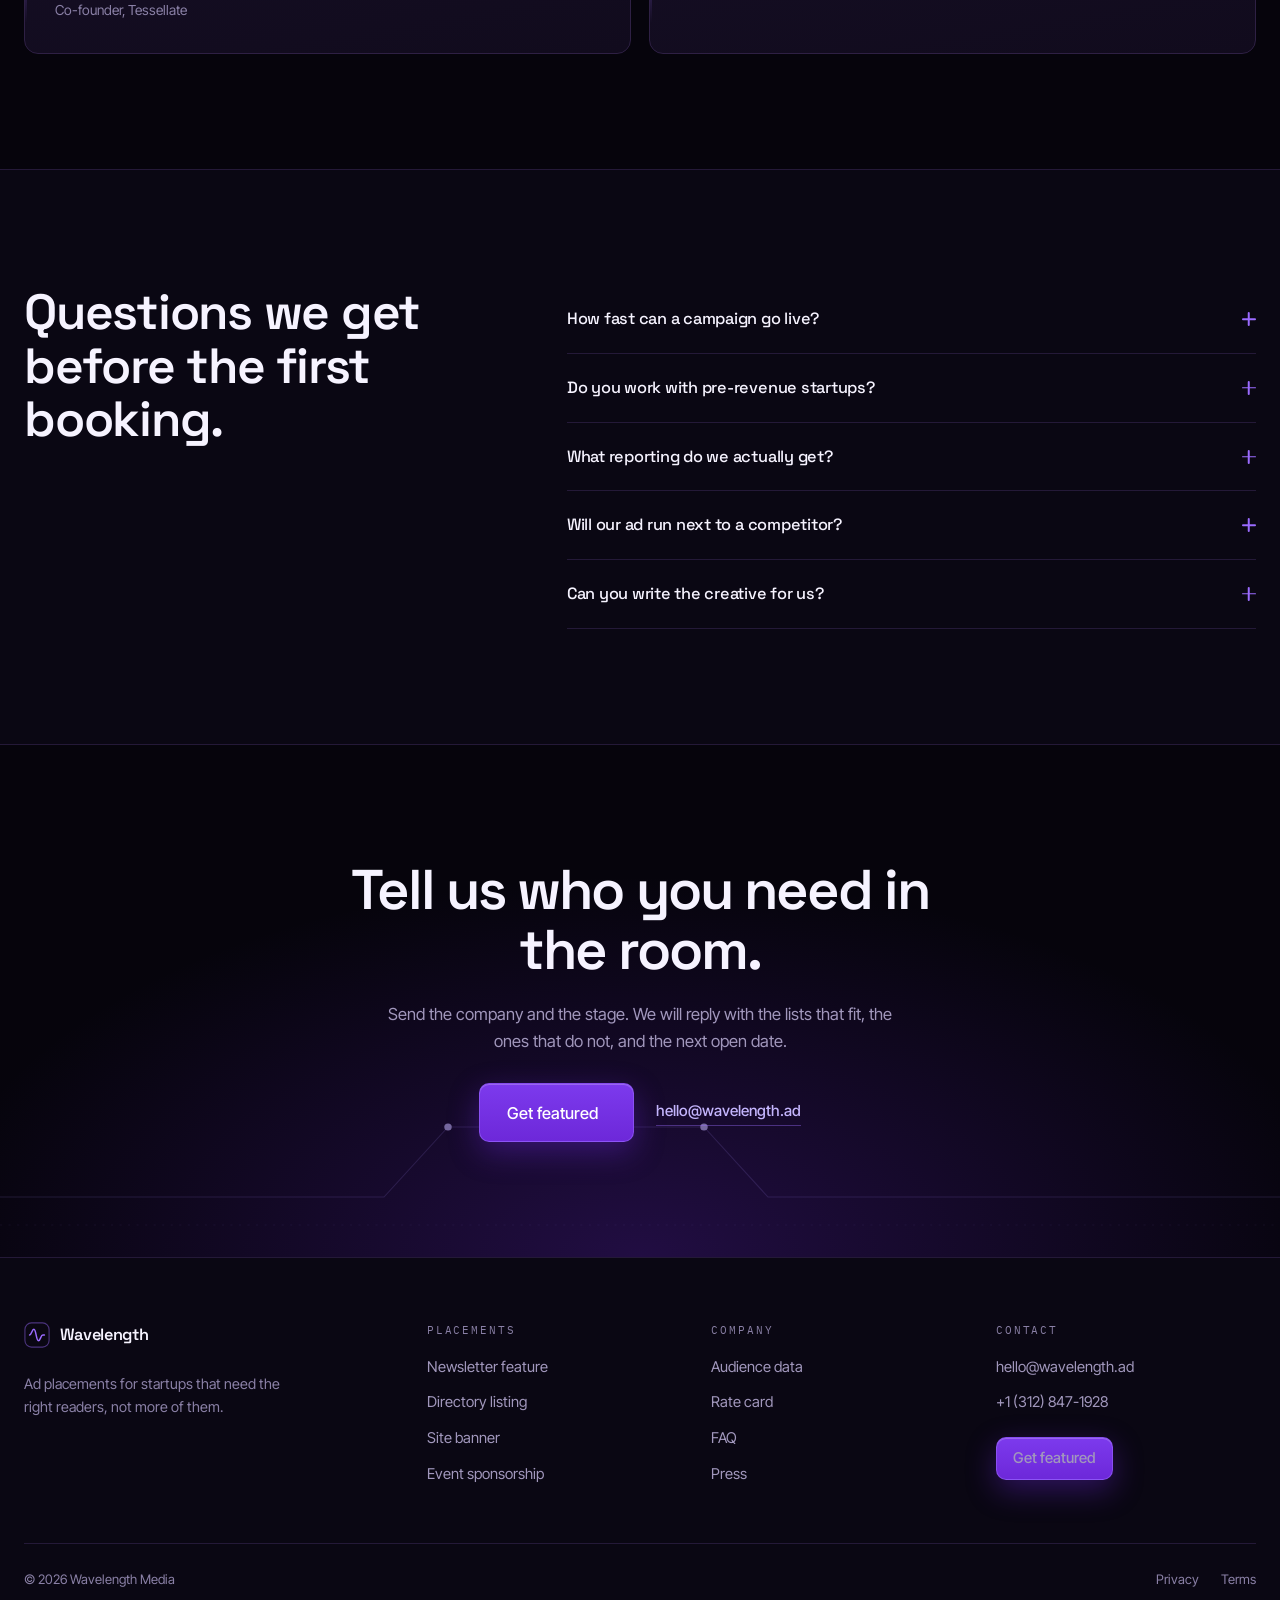
==== commit 6be84895: "Add Wavelength landing page and brand direction Landing page for the startup ad-placement platform, " ====
--- a/index.html
+++ b/index.html
@@ -1,166 +1,502 @@
 <!doctype html>
-<html lang="en">
+<html lang="en" data-theme="dark">
 <head>
-  <meta charset="utf-8">
-  <meta name="viewport" content="width=device-width, initial-scale=1">
-  <title>Serfis</title>
-  <meta name="description" content="Serfis creates AI-generated video ads that help funded startups build brand awareness.">
-  <link rel="preconnect" href="https://fonts.googleapis.com">
-  <link rel="preconnect" href="https://fonts.gstatic.com" crossorigin>
-  <link rel="stylesheet" href="https://fonts.googleapis.com/css2?family=Instrument+Sans:wght@500;600&family=Geist:wght@400;500&display=swap">
-  <link rel="stylesheet" href="styles.css">
+<meta charset="utf-8">
+<meta name="viewport" content="width=device-width, initial-scale=1">
+<title>Wavelength - ad placements for startups</title>
+<meta name="description" content="Wavelength sells newsletter, directory and event placements to startups that need the right readers: founders, operators and early-stage investors.">
+<meta name="color-scheme" content="dark">
+
+<meta property="og:type" content="website">
+<meta property="og:title" content="Wavelength - ad placements for startups">
+<meta property="og:description" content="Put your startup where investors already look.">
+
+<script>document.documentElement.classList.add('js');</script>
+
+<link rel="preconnect" href="https://fonts.googleapis.com">
+<link rel="preconnect" href="https://fonts.gstatic.com" crossorigin>
+<link href="https://fonts.googleapis.com/css2?family=Space+Grotesk:wght@500;600;700&family=Inter+Tight:wght@400;500;600&family=IBM+Plex+Mono:wght@400;500&display=swap" rel="stylesheet">
+<link rel="stylesheet" href="https://cdn.jsdelivr.net/npm/@phosphor-icons/web@2.1.1/src/regular/style.css">
+<link rel="stylesheet" href="assets/css/styles.css">
 </head>
 <body>
 
+<!-- ============ BOOT SEQUENCE ============ -->
+<div class="boot" id="boot" aria-hidden="true">
+  <div class="boot__inner">
+    <ul class="boot__lines">
+      <li class="boot__line" data-boot="0">INITIALIZING PLATFORM</li>
+      <li class="boot__line" data-boot="1">LOADING STARTUP NETWORK</li>
+      <li class="boot__line" data-boot="2">CONNECTING ADVERTISERS</li>
+    </ul>
+    <div class="boot__meter"><span class="boot__fill" id="bootFill"></span></div>
+    <div class="boot__pct" id="bootPct">000</div>
+  </div>
+</div>
+
+<!-- ============ HUD READOUT ============ -->
+<aside class="hud" id="hud" aria-hidden="true">
+  <span class="hud__row"><i class="hud__led"></i>SIGNAL LIVE</span>
+  <span class="hud__row">POS <b id="hudX">0000</b>.<b id="hudY">0000</b></span>
+  <span class="hud__row">DEPTH <b id="hudDepth">000</b>%</span>
+  <span class="hud__row">VIEW <b id="hudView">0000</b></span>
+</aside>
+
+<div class="grain" aria-hidden="true"></div>
+<div class="progress" aria-hidden="true"><span class="progress__fill" id="progressFill"></span></div>
+
+<!-- ============ NAV ============ -->
 <header class="nav">
+ <div class="nav__inner">
+  <a class="nav__brand" href="#top" aria-label="Wavelength home">
+    <svg class="nav__mark" viewBox="0 0 28 28" aria-hidden="true">
+      <rect x="1" y="1" width="26" height="26" rx="7" fill="none" stroke="currentColor" stroke-width="1.2" opacity=".45"/>
+      <path d="M6 14c2.4 0 2.4-6.2 4.7-6.2S13.1 20.2 15.5 20.2 17.9 14 20.3 14H22" fill="none" stroke="currentColor" stroke-width="1.6" stroke-linecap="round"/>
+    </svg>
+    <span>Wavelength</span>
+  </a>
+  <nav class="nav__links" aria-label="Primary">
+    <a href="#audience">Reach</a>
+    <a href="#placements">Placements</a>
+    <a href="#how">How it works</a>
+    <a href="#pricing">Pricing</a>
+  </nav>
+  <a class="btn btn--primary btn--sm" href="#pricing">Get featured <i class="ph ph-arrow-up-right" aria-hidden="true"></i></a>
+ </div>
+</header>
+
+<main id="top">
+
+<!-- ============ HERO ============ -->
+<section class="hero" id="hero">
+  <div class="hero__stage">
+    <div class="hero__schematic" aria-hidden="true">
+      <svg viewBox="0 0 1200 760" preserveAspectRatio="xMidYMid slice" class="sch">
+        <defs>
+          <radialGradient id="bloom" cx="50%" cy="50%" r="50%">
+            <stop offset="0%" stop-color="#7C3AED" stop-opacity=".40"/>
+            <stop offset="55%" stop-color="#4C1D95" stop-opacity=".12"/>
+            <stop offset="100%" stop-color="#4C1D95" stop-opacity="0"/>
+          </radialGradient>
+          <pattern id="grid" width="48" height="48" patternUnits="userSpaceOnUse">
+            <path d="M48 0H0v48" fill="none" stroke="#8B5CF6" stroke-opacity=".085" stroke-width="1"/>
+          </pattern>
+        </defs>
+
+        <rect width="1200" height="760" fill="url(#grid)"/>
+        <ellipse cx="600" cy="380" rx="430" ry="330" fill="url(#bloom)"/>
+
+        <!-- concentric reach rings -->
+        <g class="sch__rings" fill="none" stroke="#A78BFA" stroke-opacity=".5">
+          <circle class="sch__draw" cx="600" cy="380" r="96" stroke-dasharray="604" stroke-dashoffset="604"/>
+          <circle class="sch__draw" cx="600" cy="380" r="176" stroke-dasharray="1106" stroke-dashoffset="1106" stroke-opacity=".62"/>
+          <circle class="sch__draw" cx="600" cy="380" r="262" stroke-dasharray="1647" stroke-dashoffset="1647" stroke-opacity=".38"/>
+          <circle class="sch__draw" cx="600" cy="380" r="348" stroke-dasharray="2187" stroke-dashoffset="2187" stroke-opacity=".22"/>
+        </g>
+
+        <!-- radial ticks -->
+        <g class="sch__ticks" stroke="#C4B5FD" stroke-opacity=".34" stroke-width="1">
+          <path d="M600 18v26M600 716v26M182 380h26M992 380h26"/>
+          <path d="M306 86l18 18M894 674l-18-18M894 86l-18 18M306 674l18-18"/>
+        </g>
+
+        <!-- callout linework -->
+        <g class="sch__callouts" fill="none" stroke="#C4B5FD" stroke-opacity=".42" stroke-width="1">
+          <path class="sch__draw" d="M600 204v-62h214" stroke-dasharray="276" stroke-dashoffset="276"/>
+          <path class="sch__draw" d="M424 380H236v104" stroke-dasharray="292" stroke-dashoffset="292"/>
+          <path class="sch__draw" d="M776 466l120 96h132" stroke-dasharray="286" stroke-dashoffset="286"/>
+        </g>
+        <g class="sch__labels" font-family="'IBM Plex Mono', monospace" font-size="11" fill="#C4B5FD" fill-opacity=".62" letter-spacing="1.4">
+          <text x="822" y="138">CORE READERSHIP</text>
+          <text x="236" y="502">R1 / NEWSLETTER</text>
+          <text x="1036" y="566">R3 / EVENT FLOOR</text>
+        </g>
+
+        <!-- dimension line -->
+        <g class="sch__dim" stroke="#A78BFA" stroke-opacity=".3" stroke-width="1" fill="none">
+          <path d="M252 700h696M252 692v16M948 692v16"/>
+        </g>
+        <text x="600" y="726" text-anchor="middle" font-family="'IBM Plex Mono', monospace" font-size="10.5" fill="#C4B5FD" fill-opacity=".5" letter-spacing="1.6">TOTAL ADDRESSABLE ATTENTION</text>
+
+        <!-- nodes -->
+        <g class="sch__nodes" fill="#C4B5FD">
+          <circle cx="600" cy="204" r="3.2"/><circle cx="424" cy="380" r="3.2"/>
+          <circle cx="776" cy="466" r="3.2"/><circle cx="600" cy="380" r="4.6" fill="#8B5CF6"/>
+        </g>
+      </svg>
+    </div>
+
+    <div class="hero__content">
+      <!-- narrative beats: revealed sequentially on scroll -->
+      <div class="hero__narrative" aria-hidden="true">
+        <p class="beat" data-beat="0">You can buy ten million impressions tomorrow.</p>
+        <p class="beat" data-beat="1">None of them will come from a partner at a seed fund.</p>
+        <p class="beat" data-beat="2">Wavelength sells the other kind of attention.</p>
+      </div>
+
+      <div class="hero__reveal" data-beat="3">
+        <h1 class="hero__h1">Put your startup where investors already look.</h1>
+        <p class="hero__sub">We place startups inside the newsletters, directories and events that founders, operators and early-stage investors actually read.</p>
+        <div class="hero__cta">
+          <a class="btn btn--primary" href="#pricing">Get featured <i class="ph ph-arrow-up-right" aria-hidden="true"></i></a>
+          <a class="btn btn--ghost" href="#placements">See placements</a>
+        </div>
+      </div>
+    </div>
+
+    <div class="hero__rail" aria-hidden="true">
+      <span class="hero__rail-fill" id="heroRail"></span>
+    </div>
+  </div>
+  <div class="hero__track" aria-hidden="true">
+    <div class="hero__beat" data-sentinel="0"></div>
+    <div class="hero__beat" data-sentinel="1"></div>
+    <div class="hero__beat" data-sentinel="2"></div>
+    <div class="hero__beat" data-sentinel="3"></div>
+  </div>
+</section>
+
+<!-- ============ STATS BAND ============ -->
+<!-- PLACEHOLDER METRICS: replace all four figures with real analytics before launch -->
+<section class="stats reveal" aria-label="Network reach">
+  <div class="stats__grid">
+    <div class="stat">
+      <b class="stat__num" data-count="184200" data-format="int">184,200</b>
+      <span class="stat__label">monthly readers across the network</span>
+    </div>
+    <div class="stat">
+      <b class="stat__num" data-count="3.1" data-format="dec">3.1%</b>
+      <span class="stat__label">median click-through on featured slots</span>
+    </div>
+    <div class="stat">
+      <b class="stat__num" data-count="1940" data-format="int">1,940</b>
+      <span class="stat__label">investors subscribed, seed through Series B</span>
+    </div>
+    <div class="stat">
+      <b class="stat__num" data-count="41" data-format="int">41</b>
+      <span class="stat__label">startups placed in the last quarter</span>
+    </div>
+  </div>
+</section>
+
+<!-- ============ AUDIENCE ============ -->
+<section class="section audience" id="audience">
+  <div class="wrap audience__grid">
+    <div class="audience__copy reveal">
+      <span class="eyebrow">Who is on the other side</span>
+      <h2 class="h2">Our readers write checks, sign contracts and ship integrations.</h2>
+      <p class="lede">Most ad networks sell you volume and let you sort out who saw it. We publish the composition of every list, because a narrow room of the right people beats a stadium.</p>
+      <ul class="persona">
+        <li class="persona__row">
+          <b class="persona__pct">38%</b>
+          <div>
+            <b class="persona__name">Founders and operators</b>
+            <p>Seed to Series B teams evaluating tools, agencies and infrastructure for the next two quarters.</p>
+          </div>
+        </li>
+        <li class="persona__row">
+          <b class="persona__pct">26%</b>
+          <div>
+            <b class="persona__name">Investors and scouts</b>
+            <p>Angels, seed partners and platform teams reading for deal flow before it reaches a pitch deck.</p>
+          </div>
+        </li>
+        <li class="persona__row">
+          <b class="persona__pct">22%</b>
+          <div>
+            <b class="persona__name">Engineers and product leads</b>
+            <p>The people who run the trial, file the security review and decide whether you get renewed.</p>
+          </div>
+        </li>
+        <li class="persona__row">
+          <b class="persona__pct">14%</b>
+          <div>
+            <b class="persona__name">Press and community</b>
+            <p>Writers and organisers who pick up what is already circulating in the founder channels.</p>
+          </div>
+        </li>
+      </ul>
+    </div>
+
+    <figure class="chart reveal" aria-label="Reader composition by role">
+      <figcaption class="chart__cap">Reader composition, rolling 90 days</figcaption>
+      <!-- bars are scaled against a 40% ceiling; values are labelled directly
+           on each column, so no redundant value axis is drawn -->
+      <div class="chart__plot">
+        <div class="chart__bar" style="--h:95%"><span>38%</span><i>Founders</i></div>
+        <div class="chart__bar" style="--h:65%"><span>26%</span><i>Investors</i></div>
+        <div class="chart__bar" style="--h:55%"><span>22%</span><i>Technical</i></div>
+        <div class="chart__bar" style="--h:35%"><span>14%</span><i>Press</i></div>
+      </div>
+      <p class="chart__foot">Share of total readers by primary role.</p>
+    </figure>
+  </div>
+</section>
+
+<!-- ============ PLACEMENTS (bento, 4 cells for 4 items) ============ -->
+<section class="section placements" id="placements">
   <div class="wrap">
-    <a class="wordmark" href="index.html">Serfis</a>
-    <ul class="nav-links">
-      <li><a href="index.html" aria-current="page">Home</a></li>
-      <li><a href="about.html">About</a></li>
-      <li><a href="contact.html">Contact</a></li>
-    </ul>
-    <a class="btn btn-primary" href="contact.html">Get in touch</a>
-  </div>
-</header>
-
-<main>
-  <section class="hero">
-    <div class="wrap">
-      <div class="hero-copy">
-        <p class="eyebrow">AI video ads for funded startups</p>
-        <h1>Build brand awareness with AI-generated video ads.</h1>
-        <p class="lede">Serfis creates short-form video ads, in whatever style fits your brand, so more people learn what you're building.</p>
-        <div class="ctas">
-          <a class="btn btn-primary" href="contact.html">Get in touch</a>
-          <a class="btn btn-secondary" href="#video-styles">See our video styles</a>
-        </div>
-      </div>
-
-      <div class="diagram" aria-label="A company profile becomes an ad concept, an AI-generated video, and a ready-to-post file">
-        <div class="product-card">
-          <span class="label">Example company</span>
-          <div class="photo-slot">Brand assets</div>
-          <h3>Larkspur Analytics</h3>
-          <div class="meta">
-            <div><span>Stage</span><b>Series A</b></div>
-            <div><span>Focus</span><b>Brand awareness</b></div>
-          </div>
-        </div>
-        <div class="connector"><span class="chip">Serfis</span></div>
-        <div class="outputs">
-          <div class="out-tile"><b>Ad concept & script</b><span>Written to fit your brand voice</span></div>
-          <div class="out-tile"><b>AI-generated video</b><span>Rendered in the style you choose</span></div>
-          <div class="out-tile"><b>Ready to post</b><span>Sized for social and ad platforms</span></div>
-        </div>
-      </div>
-    </div>
-  </section>
-
-  <div class="wrap"><hr class="section-rule"></div>
-
-  <section>
-    <div class="wrap stack">
-      <span class="status">Building and testing</span>
-      <h2>One product first: AI video ads for brand awareness.</h2>
-      <p class="body">Give us a few details about your company and Serfis generates short-form video ads that introduce your brand, in a style that matches your product. We are building and testing this now, before we offer it to more startups.</p>
-    </div>
-  </section>
-
-  <section style="padding-top:0">
-    <div class="wrap">
-      <h2 class="section-title" id="video-styles">Three ways to introduce your brand</h2>
-      <div class="style-cards">
-        <div class="style-card">
-          <div class="style-preview">Video preview</div>
-          <h3>Creative & fun</h3>
-          <p>Bold color, quick cuts, and playful motion, built for feeds where attention is short.</p>
-        </div>
-        <div class="style-card">
-          <div class="style-preview">Video preview</div>
-          <h3>Professional</h3>
-          <p>Clean typography and steady pacing, built for a site hero or a sales deck.</p>
-        </div>
-        <div class="style-card">
-          <div class="style-preview">Video preview</div>
-          <h3>Futuristic</h3>
-          <p>Motion graphics and a technical tone, built for products that lead with what's next.</p>
-        </div>
-      </div>
-    </div>
-  </section>
-
-  <section style="padding-top:0">
-    <div class="wrap">
-      <h2 class="section-title">How it works</h2>
-      <div class="columns">
-        <div class="col">
-          <h3>Tell us about your brand</h3>
-          <p>Share your company, industry, and what you're building. No production experience needed.</p>
-        </div>
-        <div class="col">
-          <h3>Pick a style</h3>
-          <p>Choose creative and fun, professional, or futuristic, or let us suggest the one that fits.</p>
-        </div>
-        <div class="col">
-          <h3>Get a video, ready to post</h3>
-          <p>Receive a short-form ad sized for social, your site, or an ad campaign.</p>
-        </div>
-      </div>
-    </div>
-  </section>
-
-  <section class="on-ink">
-    <div class="wrap split">
-      <div class="split-left">
-        <p class="eyebrow">Where this is going</p>
-        <h2>If the engine performs, it becomes a subscription.</h2>
-        <p class="lede">Serfis plans to offer AI video ads as a monthly subscription for funded startups building brand awareness. That depends on how the engine performs in testing, so today it is a plan, not an offer.</p>
-      </div>
-      <ul class="timeline">
-        <li><span>Today</span><b>Building the video engine</b></li>
-        <li><span>Next</span><b>Testing with early startups</b></li>
-        <li><span>Later</span><b>A monthly subscription for funded startups</b></li>
-      </ul>
-    </div>
-  </section>
-
-  <section>
-    <div class="wrap">
-      <div class="cta-card">
-        <div class="cta-text">
-          <h2>Want more people to know what you're building?</h2>
-          <p>Tell us about your brand and what you're building.</p>
-        </div>
-        <a class="btn btn-primary" href="contact.html">Get in touch</a>
-      </div>
-    </div>
-  </section>
+    <h2 class="h2 reveal">Four ways to show up.</h2>
+    <div class="bento">
+      <article class="cell cell--lead reveal">
+        <div class="cell__media">
+          <img src="https://picsum.photos/seed/wavelength-newsletter-slot/960/540" alt="Example creative running in the newsletter feature slot" loading="lazy" onerror="this.closest('.cell__media').classList.add('is-empty')" width="960" height="540">
+        </div>
+        <div class="cell__body">
+          <h3 class="cell__title">Newsletter feature</h3>
+          <p>A full block above the fold of the Thursday send: headline, two sentences, your creative and a tracked link. One per issue, never stacked against a competitor.</p>
+        </div>
+      </article>
+
+      <article class="cell cell--tint reveal">
+        <div class="cell__body">
+          <h3 class="cell__title">Directory listing</h3>
+          <p>A permanent, indexed page in the startup directory with your category, stage and hiring status. It keeps working after the campaign ends.</p>
+        </div>
+        <div class="cell__diagram" aria-hidden="true">
+          <svg viewBox="0 0 320 120" fill="none" stroke="#C4B5FD" stroke-opacity=".5">
+            <path d="M16 96h288" stroke-opacity=".25"/>
+            <rect x="16" y="24" width="76" height="56" rx="4"/>
+            <rect x="108" y="40" width="76" height="40" rx="4" stroke-opacity=".34"/>
+            <rect x="200" y="52" width="76" height="28" rx="4" stroke-opacity=".22"/>
+            <path d="M54 24V8h230" stroke-opacity=".3" stroke-dasharray="3 4"/>
+            <text x="290" y="12" font-family="'IBM Plex Mono',monospace" font-size="9" fill="#C4B5FD" fill-opacity=".55" text-anchor="end" letter-spacing="1.2">RANK 01</text>
+          </svg>
+        </div>
+      </article>
+
+      <article class="cell reveal">
+        <div class="cell__media cell__media--short">
+          <img src="https://picsum.photos/seed/wavelength-banner-slot/640/360" alt="Example banner creative in the site header slot" loading="lazy" onerror="this.closest('.cell__media').classList.add('is-empty')" width="640" height="360">
+        </div>
+        <div class="cell__body">
+          <h3 class="cell__title">Site banner</h3>
+          <p>Rotating header placement across every article and directory page. Sold by impression block, capped at three advertisers.</p>
+        </div>
+      </article>
+
+      <article class="cell cell--wide reveal">
+        <div class="cell__body">
+          <h3 class="cell__title">Event sponsorship</h3>
+          <p>Your name on the monthly founder dinner and the demo night that follows it: logo on the run of show, ninety seconds on the floor, and the attendee list with opt-in contacts.</p>
+        </div>
+        <div class="cell__media cell__media--wide">
+          <img src="https://picsum.photos/seed/wavelength-founder-dinner/1200/420" alt="Founder dinner and demo night sponsorship placement" loading="lazy" onerror="this.closest('.cell__media').classList.add('is-empty')" width="1200" height="420">
+        </div>
+      </article>
+    </div>
+  </div>
+</section>
+
+<!-- ============ HOW IT WORKS (schematic rail) ============ -->
+<section class="section how" id="how">
+  <div class="wrap">
+    <h2 class="h2 reveal">From brief to live in four working days.</h2>
+    <ol class="rail">
+      <li class="rail__step reveal">
+        <span class="rail__node" aria-hidden="true"></span>
+        <h3 class="rail__title">Tell us who you need</h3>
+        <p>Send the company, the stage and the one person you want reading it. We come back with the lists that match and the ones that do not.</p>
+      </li>
+      <li class="rail__step reveal">
+        <span class="rail__node" aria-hidden="true"></span>
+        <h3 class="rail__title">Pick the slot</h3>
+        <p>Choose a placement and a date from live inventory. Nothing is oversold: if the week is taken, it shows as taken.</p>
+      </li>
+      <li class="rail__step reveal">
+        <span class="rail__node" aria-hidden="true"></span>
+        <h3 class="rail__title">Send the creative</h3>
+        <p>Upload art and copy, or hand us a link and let our editor draft it. You approve the exact text that ships.</p>
+      </li>
+      <li class="rail__step reveal">
+        <span class="rail__node" aria-hidden="true"></span>
+        <h3 class="rail__title">Go live and read the numbers</h3>
+        <p>Opens, clicks and directory visits land in a shared dashboard the morning after the send, with the raw log on request.</p>
+      </li>
+    </ol>
+  </div>
+</section>
+
+<!-- ============ PRICING ============ -->
+<!-- PLACEHOLDER PRICING: confirm real rate card before publishing -->
+<section class="section pricing" id="pricing">
+  <div class="wrap">
+    <div class="pricing__head reveal">
+      <h2 class="h2">Rate card</h2>
+      <p class="lede">Every price below is the price. No auction, no minimum spend, no annual contract to unlock a reasonable rate.</p>
+    </div>
+
+    <div class="tiers">
+      <article class="tier reveal">
+        <h3 class="tier__name">Banner</h3>
+        <p class="tier__price"><b>$480</b><span>per 25,000 impressions</span></p>
+        <p class="tier__for">For teams testing whether this audience responds at all.</p>
+        <ul class="tier__list">
+          <li><i class="ph ph-check" aria-hidden="true"></i>Rotating header across the site</li>
+          <li><i class="ph ph-check" aria-hidden="true"></i>Three advertisers maximum per block</li>
+          <li><i class="ph ph-check" aria-hidden="true"></i>Click and impression reporting</li>
+          <li><i class="ph ph-check" aria-hidden="true"></i>Creative swap once mid-flight</li>
+        </ul>
+        <a class="btn btn--ghost btn--full" href="#contact">Get featured</a>
+      </article>
+
+      <article class="tier tier--lead reveal">
+        <span class="tier__flag">Most booked</span>
+        <h3 class="tier__name">Featured listing</h3>
+        <p class="tier__price"><b>$1,250</b><span>per month</span></p>
+        <p class="tier__for">For startups that need a durable page plus a spike of traffic.</p>
+        <ul class="tier__list">
+          <li><i class="ph ph-check" aria-hidden="true"></i>Top of category in the directory</li>
+          <li><i class="ph ph-check" aria-hidden="true"></i>One newsletter feature block</li>
+          <li><i class="ph ph-check" aria-hidden="true"></i>Founder quote and hiring callout</li>
+          <li><i class="ph ph-check" aria-hidden="true"></i>Editor writes the copy if you want</li>
+          <li><i class="ph ph-check" aria-hidden="true"></i>Dashboard with referrer breakdown</li>
+        </ul>
+        <a class="btn btn--primary btn--full" href="#contact">Get featured <i class="ph ph-arrow-up-right" aria-hidden="true"></i></a>
+      </article>
+
+      <article class="tier reveal">
+        <h3 class="tier__name">Newsletter sponsorship</h3>
+        <p class="tier__price"><b>$2,100</b><span>per issue</span></p>
+        <p class="tier__for">For a launch, a raise or a hiring push with one date attached.</p>
+        <ul class="tier__list">
+          <li><i class="ph ph-check" aria-hidden="true"></i>Sole sponsor of the Thursday send</li>
+          <li><i class="ph ph-check" aria-hidden="true"></i>Above the fold, before editorial</li>
+          <li><i class="ph ph-check" aria-hidden="true"></i>Dedicated tracked link and UTM set</li>
+          <li><i class="ph ph-check" aria-hidden="true"></i>Post-send open and click export</li>
+        </ul>
+        <a class="btn btn--ghost btn--full" href="#contact">Get featured</a>
+      </article>
+    </div>
+
+    <div class="pricing__note reveal">
+      <p><b>Booking three or more sends?</b> Quarterly packages run about 20% under the single-issue rate and lock your slot before it goes public. Event sponsorship is quoted per night.</p>
+      <a class="link" href="#contact">Ask for a quarterly quote <i class="ph ph-arrow-right" aria-hidden="true"></i></a>
+    </div>
+  </div>
+</section>
+
+<!-- ============ SOCIAL PROOF ============ -->
+<!-- PLACEHOLDER: invented companies and quotes. Swap for real, permissioned logos and testimonials. -->
+<section class="section proof" id="proof">
+  <div class="wrap">
+    <p class="proof__kicker reveal">Startups placed this year</p>
+  </div>
+  <div class="marquee" aria-label="Startups that have advertised with Wavelength">
+    <div class="marquee__track">
+      <span class="logo"><svg viewBox="0 0 40 40" aria-hidden="true"><rect x="2" y="2" width="36" height="36" rx="10" fill="none" stroke="currentColor" stroke-width="1.3" opacity=".5"/><path d="M12 26l8-14 8 14z" fill="none" stroke="currentColor" stroke-width="1.6"/></svg>Tessellate</span>
+      <span class="logo"><svg viewBox="0 0 40 40" aria-hidden="true"><circle cx="20" cy="20" r="17" fill="none" stroke="currentColor" stroke-width="1.3" opacity=".5"/><path d="M13 25V15l14 10V15" fill="none" stroke="currentColor" stroke-width="1.7"/></svg>Northbound</span>
+      <span class="logo"><svg viewBox="0 0 40 40" aria-hidden="true"><rect x="3" y="3" width="34" height="34" rx="4" fill="none" stroke="currentColor" stroke-width="1.3" opacity=".5"/><path d="M12 14h16M12 20h10M12 26h14" stroke="currentColor" stroke-width="1.7"/></svg>Halcyon Data</span>
+      <span class="logo"><svg viewBox="0 0 40 40" aria-hidden="true"><path d="M20 4l14 8v16l-14 8-14-8V12z" fill="none" stroke="currentColor" stroke-width="1.4"/><circle cx="20" cy="20" r="4" fill="currentColor" opacity=".7"/></svg>Sable Robotics</span>
+      <span class="logo"><svg viewBox="0 0 40 40" aria-hidden="true"><circle cx="20" cy="20" r="16" fill="none" stroke="currentColor" stroke-width="1.3" opacity=".5"/><path d="M8 20a12 7 0 0024 0a12 7 0 00-24 0" fill="none" stroke="currentColor" stroke-width="1.5"/></svg>Orbital Bay</span>
+      <span class="logo"><svg viewBox="0 0 40 40" aria-hidden="true"><path d="M6 30L20 8l14 22z" fill="none" stroke="currentColor" stroke-width="1.4"/><path d="M13 30l7-11 7 11" fill="none" stroke="currentColor" stroke-width="1.2" opacity=".6"/></svg>Quarry</span>
+      <span class="logo"><svg viewBox="0 0 40 40" aria-hidden="true"><rect x="4" y="4" width="32" height="32" rx="16" fill="none" stroke="currentColor" stroke-width="1.3" opacity=".5"/><path d="M14 20h12M20 14v12" stroke="currentColor" stroke-width="1.7"/></svg>Pinecrest</span>
+      <span class="logo"><svg viewBox="0 0 40 40" aria-hidden="true"><path d="M8 28V12l12 8 12-8v16" fill="none" stroke="currentColor" stroke-width="1.5"/></svg>Fernweh</span>
+    </div>
+  </div>
+
+  <div class="wrap quotes">
+    <figure class="quote reveal">
+      <blockquote>Three of the five intro calls after our raise traced back to one Thursday send. That is not a channel, that is a shortcut.</blockquote>
+      <figcaption><b>Priya Raghunathan</b>Co-founder, Tessellate</figcaption>
+    </figure>
+    <figure class="quote reveal">
+      <blockquote>We spent four months on paid social for the same number of qualified demos we got from one directory listing.</blockquote>
+      <figcaption><b>Marcus Oyelaran</b>Head of growth, Northbound</figcaption>
+    </figure>
+  </div>
+</section>
+
+<!-- ============ FAQ ============ -->
+<section class="section faq" id="faq">
+  <div class="wrap faq__grid">
+    <h2 class="h2 reveal">Questions we get before the first booking.</h2>
+    <div class="faq__list reveal">
+      <details class="qa">
+        <summary>How fast can a campaign go live?<span class="qa__mark" aria-hidden="true"></span></summary>
+        <p>Four working days from signed brief to publish, assuming creative is ready. Newsletter slots run on the Thursday cycle, so a Monday brief makes that week.</p>
+      </details>
+      <details class="qa">
+        <summary>Do you work with pre-revenue startups?<span class="qa__mark" aria-hidden="true"></span></summary>
+        <p>Yes. Directory listings and banner blocks are priced for teams before a Series A. If the fit is wrong for your stage we will say so rather than sell you a slot.</p>
+      </details>
+      <details class="qa">
+        <summary>What reporting do we actually get?<span class="qa__mark" aria-hidden="true"></span></summary>
+        <p>Impressions, unique opens, clicks, referrer breakdown and directory page visits, in a shared dashboard the morning after each send. Raw logs are available on request.</p>
+      </details>
+      <details class="qa">
+        <summary>Will our ad run next to a competitor?<span class="qa__mark" aria-hidden="true"></span></summary>
+        <p>Not in the same issue. Newsletter features are one per send and banner blocks cap at three advertisers with no category overlap.</p>
+      </details>
+      <details class="qa">
+        <summary>Can you write the creative for us?<span class="qa__mark" aria-hidden="true"></span></summary>
+        <p>Included on featured listings and sponsorships. Our editor drafts it from a call and your site, and nothing ships until you approve the exact wording.</p>
+      </details>
+    </div>
+  </div>
+</section>
+
+<!-- ============ CLOSING CTA + FOOTER ============ -->
+<section class="close" id="contact">
+  <div class="close__schematic" aria-hidden="true">
+    <svg viewBox="0 0 1200 300" preserveAspectRatio="none" fill="none" stroke="#A78BFA">
+      <path d="M0 240h360l60-70h240l60 70h480" stroke-opacity=".28"/>
+      <path d="M0 268h1200" stroke-opacity=".12" stroke-dasharray="2 6"/>
+      <circle cx="420" cy="170" r="3.5" fill="#C4B5FD" stroke="none"/>
+      <circle cx="660" cy="170" r="3.5" fill="#C4B5FD" stroke="none"/>
+    </svg>
+  </div>
+  <div class="wrap close__inner reveal">
+    <h2 class="close__h2">Tell us who you need in the room.</h2>
+    <p class="close__sub">Send the company and the stage. We will reply with the lists that fit, the ones that do not, and the next open date.</p>
+    <div class="close__actions">
+      <a class="btn btn--primary btn--lg" href="mailto:hello@wavelength.ad?subject=Placement%20enquiry">Get featured <i class="ph ph-arrow-up-right" aria-hidden="true"></i></a>
+      <a class="link" href="mailto:hello@wavelength.ad">hello@wavelength.ad</a>
+    </div>
+  </div>
+</section>
+
 </main>
 
-<footer>
-  <div class="wrap">
-    <div class="foot-grid">
-      <div class="foot-brand">
-        <a class="wordmark" href="index.html">Serfis</a>
-        <p>Serfis creates AI-generated video ads that help funded startups build brand awareness.</p>
-      </div>
-      <div class="foot-cols">
-        <div class="foot-col">
-          <span>Site</span>
-          <a href="index.html">Home</a>
-          <a href="about.html">About</a>
-          <a href="contact.html">Contact</a>
-        </div>
-        <div class="foot-col">
-          <span>Company</span>
-          <a href="mailto:hello@serfis.ai">hello@serfis.ai</a>
-        </div>
-      </div>
-    </div>
-    <div class="foot-bottom">© 2026 Serfis</div>
+<footer class="footer">
+  <div class="wrap footer__grid">
+    <div class="footer__brand">
+      <a class="nav__brand" href="#top" aria-label="Wavelength home">
+        <svg class="nav__mark" viewBox="0 0 28 28" aria-hidden="true">
+          <rect x="1" y="1" width="26" height="26" rx="7" fill="none" stroke="currentColor" stroke-width="1.2" opacity=".45"/>
+          <path d="M6 14c2.4 0 2.4-6.2 4.7-6.2S13.1 20.2 15.5 20.2 17.9 14 20.3 14H22" fill="none" stroke="currentColor" stroke-width="1.6" stroke-linecap="round"/>
+        </svg>
+        <span>Wavelength</span>
+      </a>
+      <p class="footer__line">Ad placements for startups that need the right readers, not more of them.</p>
+    </div>
+    <nav class="footer__col" aria-label="Placements">
+      <h3>Placements</h3>
+      <a href="#placements">Newsletter feature</a>
+      <a href="#placements">Directory listing</a>
+      <a href="#placements">Site banner</a>
+      <a href="#placements">Event sponsorship</a>
+    </nav>
+    <nav class="footer__col" aria-label="Company">
+      <h3>Company</h3>
+      <a href="#audience">Audience data</a>
+      <a href="#pricing">Rate card</a>
+      <a href="#faq">FAQ</a>
+      <a href="mailto:press@wavelength.ad">Press</a>
+    </nav>
+    <div class="footer__col">
+      <h3>Contact</h3>
+      <a href="mailto:hello@wavelength.ad">hello@wavelength.ad</a>
+      <a href="tel:+13128471928">+1 (312) 847-1928</a>
+      <a class="btn btn--primary btn--sm footer__cta" href="#contact">Get featured</a>
+    </div>
+  </div>
+  <div class="wrap footer__base">
+    <span>&copy; 2026 Wavelength Media</span>
+    <span><a href="#top">Privacy</a> <a href="#top">Terms</a></span>
   </div>
 </footer>
 
+<script src="assets/js/main.js" defer></script>
 </body>
 </html>
--- a/assets/css/styles.css
+++ b/assets/css/styles.css
@@ -0,0 +1,797 @@
+/* ==========================================================================
+   Wavelength - landing page styles
+   Theme lock: dark only. The black ground is the brand, not a mode.
+   Accent lock: violet (--v-500) is the only accent on the page.
+   Radius rule: panels 14px / controls 10px / chips 6px / pills 999px (status only)
+   ========================================================================== */
+
+:root {
+  /* ground */
+  --void:      #06040c;
+  --ink:       #0a0713;
+  --panel:     #110b1d;
+  --panel-2:   #160f26;
+
+  /* linework */
+  --line:      #241938;
+  --line-2:    #2e2044;
+
+  /* accent (single) */
+  --v-700:     #5b21b6;
+  --v-600:     #6d28d9;
+  --v-500:     #7c3aed;
+  --v-400:     #9b6bff;
+  --v-300:     #c4b5fd;
+
+  /* type */
+  --white:     #f6f3ff;
+  --mute:      #a197bc;
+  --mute-2:    #8a80a6;
+
+  --r-panel:   14px;
+  --r-ctrl:    10px;
+  --r-chip:    6px;
+
+  --wrap:      1240px;
+  --ease:      cubic-bezier(0.16, 1, 0.3, 1);
+
+  --f-display: "Space Grotesk", "Inter Tight", system-ui, sans-serif;
+  --f-body:    "Inter Tight", system-ui, -apple-system, sans-serif;
+  --f-mono:    "IBM Plex Mono", ui-monospace, monospace;
+
+  /* layers */
+  --z-grain: 90; --z-hud: 70; --z-nav: 60; --z-boot: 100;
+}
+
+*, *::before, *::after { box-sizing: border-box; }
+
+html { scroll-behavior: smooth; -webkit-text-size-adjust: 100%; }
+
+body {
+  margin: 0;
+  background: var(--void);
+  color: var(--white);
+  font-family: var(--f-body);
+  font-size: 16px;
+  line-height: 1.6;
+  -webkit-font-smoothing: antialiased;
+  overflow-x: hidden;
+  position: relative; /* containing block for the depth ladder + nav sentinel */
+}
+
+img { max-width: 100%; height: auto; display: block; }
+a { color: inherit; text-decoration: none; }
+
+:focus-visible {
+  outline: 2px solid var(--v-400);
+  outline-offset: 3px;
+  border-radius: 4px;
+}
+
+.wrap { width: min(100% - 48px, var(--wrap)); margin-inline: auto; }
+
+/* ---------- type scale ---------- */
+.h2 {
+  font-family: var(--f-display);
+  font-weight: 600;
+  font-size: clamp(1.9rem, 1.25rem + 2.3vw, 3.15rem);
+  line-height: 1.08;
+  letter-spacing: -0.025em;
+  margin: 0 0 1.1rem;
+  max-width: 19ch;
+}
+.lede { color: var(--mute); font-size: 1.06rem; max-width: 56ch; margin: 0; }
+
+.eyebrow {
+  display: block;
+  font-family: var(--f-mono);
+  font-size: 0.68rem;
+  letter-spacing: 0.22em;
+  text-transform: uppercase;
+  color: var(--v-300);
+  opacity: 0.72;
+  margin-bottom: 1.1rem;
+}
+
+.section { padding: clamp(5rem, 9vw, 8.5rem) 0; position: relative; }
+
+/* anchor targets clear the 68px sticky nav */
+[id] { scroll-margin-top: 92px; }
+
+/* ==========================================================================
+   BOOT SEQUENCE
+   Motivated: storytelling. Sets the "instrumented platform" frame before
+   the first headline. Runs once per session, then never again.
+   ========================================================================== */
+.boot {
+  position: fixed; inset: 0; z-index: var(--z-boot);
+  background: var(--void);
+  display: grid; place-items: center;
+  transition: opacity 0.5s var(--ease), visibility 0.5s;
+}
+.boot[hidden-anim] { opacity: 0; visibility: hidden; }
+.boot--done { opacity: 0; visibility: hidden; pointer-events: none; }
+html:not(.js) .boot { display: none; }
+
+.boot__inner { width: min(360px, 78vw); }
+.boot__lines { list-style: none; margin: 0 0 1.6rem; padding: 0; }
+.boot__line {
+  font-family: var(--f-mono);
+  font-size: 0.72rem;
+  letter-spacing: 0.2em;
+  color: var(--v-300);
+  opacity: 0;
+  transform: translateY(6px);
+  transition: opacity 0.35s var(--ease), transform 0.35s var(--ease);
+  padding: 0.28rem 0;
+}
+.boot__line::before { content: "> "; color: var(--v-500); }
+.boot__line.is-on { opacity: 0.85; transform: none; }
+
+.boot__meter {
+  height: 2px; background: var(--line);
+  border-radius: 999px; overflow: hidden;
+}
+.boot__fill {
+  display: block; height: 100%; width: 0%;
+  background: linear-gradient(90deg, var(--v-600), var(--v-400));
+  transition: width 0.12s linear;
+}
+.boot__pct {
+  font-family: var(--f-mono);
+  font-size: 0.68rem; letter-spacing: 0.18em;
+  color: var(--mute-2); margin-top: 0.7rem; text-align: right;
+}
+
+/* ==========================================================================
+   HUD / GRAIN / PROGRESS
+   ========================================================================== */
+.hud {
+  position: fixed; right: 22px; bottom: 20px; z-index: var(--z-hud);
+  display: none; flex-direction: column; gap: 0.3rem;
+  font-family: var(--f-mono); font-size: 0.64rem;
+  letter-spacing: 0.14em; color: var(--mute-2);
+  pointer-events: none; text-align: right;
+}
+.hud__row { display: block; }
+.hud b { color: var(--v-300); font-weight: 400; }
+.hud__led {
+  display: inline-block; width: 5px; height: 5px; border-radius: 999px;
+  background: var(--v-400); margin-right: 7px; vertical-align: middle;
+  box-shadow: 0 0 8px var(--v-500);
+}
+@media (min-width: 900px) { .hud { display: flex; } }
+@media (prefers-reduced-motion: no-preference) {
+  .hud__led { animation: pulse 2.4s ease-in-out infinite; }
+}
+@keyframes pulse { 0%, 100% { opacity: 1 } 50% { opacity: 0.35 } }
+
+.grain {
+  position: fixed; inset: 0; z-index: var(--z-grain); pointer-events: none;
+  opacity: 0.055; mix-blend-mode: screen;
+  background-image: url("data:image/svg+xml,%3Csvg xmlns='http://www.w3.org/2000/svg' width='160' height='160'%3E%3Cfilter id='n'%3E%3CfeTurbulence type='fractalNoise' baseFrequency='0.85' numOctaves='3'/%3E%3C/filter%3E%3Crect width='160' height='160' filter='url(%23n)'/%3E%3C/svg%3E");
+}
+
+.progress {
+  position: fixed; top: 0; left: 0; right: 0; height: 2px;
+  z-index: var(--z-nav); background: transparent; pointer-events: none;
+}
+.progress__fill {
+  display: block; height: 100%; width: 0%;
+  background: linear-gradient(90deg, var(--v-600), var(--v-400));
+  transition: width 0.25s var(--ease);
+}
+
+/* ==========================================================================
+   NAV  (one line, 68px)
+   ========================================================================== */
+/* full-bleed header, centred inner row. The backdrop lives on the header
+   itself so nothing has to overhang the viewport to reach the edges. */
+.nav {
+  position: sticky; top: 0; z-index: var(--z-nav);
+  border-bottom: 1px solid transparent;
+  background: transparent;
+  transition: background 0.3s var(--ease), border-color 0.3s var(--ease),
+              backdrop-filter 0.3s var(--ease);
+}
+.nav.is-stuck {
+  background: color-mix(in srgb, var(--void) 78%, transparent);
+  backdrop-filter: blur(14px) saturate(140%);
+  -webkit-backdrop-filter: blur(14px) saturate(140%);
+  border-bottom-color: var(--line);
+}
+.nav__inner {
+  height: 68px;
+  display: flex; align-items: center; gap: 2rem;
+  width: min(100% - 48px, var(--wrap)); margin-inline: auto;
+}
+
+.nav__brand {
+  display: inline-flex; align-items: center; gap: 0.6rem;
+  font-family: var(--f-display); font-weight: 600;
+  letter-spacing: -0.02em; font-size: 1.02rem;
+  color: var(--white);
+}
+.nav__mark { width: 26px; height: 26px; color: var(--v-400); flex: none; }
+
+.nav__links { display: none; gap: 1.9rem; margin-left: auto; font-size: 0.92rem; }
+.nav__links a { color: var(--mute); transition: color 0.2s var(--ease); }
+.nav__links a:hover { color: var(--white); }
+@media (min-width: 900px) { .nav__links { display: flex; } }
+.nav__inner > .btn { margin-left: auto; }
+@media (min-width: 900px) { .nav__inner > .btn { margin-left: 0; } }
+
+/* ==========================================================================
+   BUTTONS
+   ========================================================================== */
+.btn {
+  display: inline-flex; align-items: center; justify-content: center;
+  gap: 0.5rem; white-space: nowrap;
+  font-family: var(--f-body); font-weight: 500; font-size: 0.95rem;
+  padding: 0.78rem 1.35rem; border-radius: var(--r-ctrl);
+  border: 1px solid transparent; cursor: pointer;
+  transition: transform 0.18s var(--ease), background 0.22s var(--ease),
+              border-color 0.22s var(--ease), box-shadow 0.22s var(--ease);
+}
+.btn i { font-size: 1em; }
+.btn--sm { padding: 0.55rem 1rem; font-size: 0.88rem; }
+.btn--lg { padding: 0.95rem 1.7rem; font-size: 1.02rem; }
+.btn--full { width: 100%; }
+
+.btn--primary {
+  background: linear-gradient(180deg, var(--v-500), var(--v-600));
+  color: #fff;
+  border-color: color-mix(in srgb, var(--v-400) 55%, transparent);
+  box-shadow: inset 0 1px 0 rgb(255 255 255 / 0.22),
+              0 10px 30px color-mix(in srgb, var(--v-600) 38%, transparent);
+}
+.btn--primary:hover {
+  background: linear-gradient(180deg, var(--v-400), var(--v-500));
+  box-shadow: inset 0 1px 0 rgb(255 255 255 / 0.28),
+              0 14px 38px color-mix(in srgb, var(--v-500) 48%, transparent);
+}
+.btn--primary:active { transform: translateY(1px) scale(0.99); }
+
+.btn--ghost {
+  background: color-mix(in srgb, var(--white) 4%, transparent);
+  color: var(--white);
+  border-color: var(--line-2);
+  backdrop-filter: blur(8px);
+  -webkit-backdrop-filter: blur(8px);
+}
+.btn--ghost:hover { border-color: var(--v-500); background: color-mix(in srgb, var(--v-500) 12%, transparent); }
+.btn--ghost:active { transform: translateY(1px) scale(0.99); }
+
+.link {
+  display: inline-flex; align-items: center; gap: 0.45rem;
+  color: var(--v-300); font-weight: 500; font-size: 0.95rem;
+  border-bottom: 1px solid color-mix(in srgb, var(--v-400) 40%, transparent);
+  padding-bottom: 2px; transition: color 0.2s var(--ease), border-color 0.2s var(--ease);
+}
+.link:hover { color: var(--white); border-color: var(--v-400); }
+
+@media (prefers-reduced-transparency: reduce) {
+  .nav.is-stuck { backdrop-filter: none; background: var(--void); }
+  .btn--ghost { backdrop-filter: none; background: var(--panel); }
+}
+
+/* ==========================================================================
+   HERO - scroll-pinned narrative
+   Motivated: storytelling. Three beats set up the problem, the fourth
+   resolves into the value prop and the CTA.
+   ========================================================================== */
+.hero { position: relative; }
+html.js .hero { height: 420vh; }
+html:not(.js) .hero { min-height: 100dvh; }
+
+.hero__stage {
+  position: sticky; top: 0;
+  min-height: 100dvh; margin-top: -68px; padding-top: 68px;
+  display: grid; place-items: center;
+  overflow: hidden;
+}
+
+.hero__schematic {
+  position: absolute; inset: 0; pointer-events: none;
+  opacity: 0.85;
+  mask-image: radial-gradient(ellipse 78% 68% at 50% 46%, #000 38%, transparent 78%);
+  -webkit-mask-image: radial-gradient(ellipse 78% 68% at 50% 46%, #000 38%, transparent 78%);
+}
+.sch { width: 100%; height: 100%; }
+.sch__draw { transition: stroke-dashoffset 1.6s var(--ease); }
+.hero.is-drawn .sch__draw { stroke-dashoffset: 0 !important; }
+.sch__labels, .sch__dim, .sch__ticks, .sch__nodes {
+  opacity: 0; transition: opacity 0.9s var(--ease) 0.5s;
+}
+.hero.is-drawn .sch__labels,
+.hero.is-drawn .sch__dim,
+.hero.is-drawn .sch__ticks,
+.hero.is-drawn .sch__nodes { opacity: 1; }
+
+.hero__content {
+  position: relative; z-index: 2;
+  width: min(100% - 48px, 1000px);
+  display: grid; place-items: center; text-align: center;
+}
+
+/* narrative beats stack in the same cell so they cross-fade in place */
+.hero__narrative { grid-area: 1 / 1; display: grid; place-items: center; }
+.beat {
+  grid-area: 1 / 1;
+  font-family: var(--f-display);
+  font-weight: 500;
+  font-size: clamp(1.5rem, 1rem + 2.1vw, 2.5rem);
+  line-height: 1.25; letter-spacing: -0.02em;
+  max-width: 22ch; margin: 0;
+  color: var(--white);
+  opacity: 0; transform: translateY(18px);
+  transition: opacity 0.6s var(--ease), transform 0.6s var(--ease);
+}
+.beat.is-on { opacity: 1; transform: none; }
+
+.hero__reveal {
+  grid-area: 1 / 1;
+  display: grid; justify-items: center; gap: 1.5rem;
+  opacity: 0; transform: translateY(22px);
+  transition: opacity 0.7s var(--ease), transform 0.7s var(--ease);
+  pointer-events: none;
+}
+.hero__reveal.is-on { opacity: 1; transform: none; pointer-events: auto; }
+html:not(.js) .hero__reveal { opacity: 1; transform: none; pointer-events: auto; }
+html:not(.js) .hero__narrative { display: none; }
+
+.hero__h1 {
+  font-family: var(--f-display); font-weight: 600;
+  font-size: clamp(2.3rem, 1.3rem + 4vw, 4.3rem);
+  line-height: 1.04; letter-spacing: -0.035em;
+  margin: 0; max-width: 17ch;
+}
+.hero__sub {
+  color: var(--mute); font-size: clamp(1rem, 0.95rem + 0.3vw, 1.12rem);
+  max-width: 54ch; margin: 0;
+}
+.hero__cta { display: flex; flex-wrap: wrap; gap: 0.8rem; justify-content: center; }
+
+.hero__rail {
+  position: absolute; left: 26px; top: 50%; transform: translateY(-50%);
+  width: 1px; height: 128px; background: var(--line-2); display: none;
+}
+.hero__rail-fill {
+  position: absolute; inset: 0 0 auto 0; width: 1px; height: 0%;
+  background: linear-gradient(180deg, var(--v-400), var(--v-600));
+  transition: height 0.5s var(--ease);
+}
+@media (min-width: 900px) { html.js .hero__rail { display: block; } }
+
+.hero__track { position: absolute; inset: 0; }
+.hero__beat { height: 25%; }
+
+/* ==========================================================================
+   STATS BAND
+   ========================================================================== */
+.stats {
+  border-top: 1px solid var(--line);
+  border-bottom: 1px solid var(--line);
+  background: var(--ink);
+  padding: clamp(2.5rem, 4vw, 3.6rem) 0;
+  position: relative; z-index: 2;
+}
+.stats__grid {
+  width: min(100% - 48px, var(--wrap)); margin-inline: auto;
+  display: grid; gap: 2.2rem 2.6rem;
+  grid-template-columns: 1fr 1fr;
+}
+@media (min-width: 900px) { .stats__grid { grid-template-columns: repeat(4, 1fr); } }
+.stat__num {
+  display: block; font-family: var(--f-mono); font-weight: 500;
+  font-size: clamp(1.75rem, 1.2rem + 1.8vw, 2.6rem);
+  letter-spacing: -0.03em; color: var(--white); line-height: 1;
+  margin-bottom: 0.55rem;
+}
+.stat__label { color: var(--mute-2); font-size: 0.88rem; line-height: 1.45; display: block; max-width: 24ch; }
+
+/* ==========================================================================
+   AUDIENCE - split, copy + chart
+   ========================================================================== */
+.audience__grid { display: grid; gap: clamp(3rem, 5vw, 5rem); align-items: start; }
+@media (min-width: 1000px) { .audience__grid { grid-template-columns: 1.15fr 0.85fr; } }
+
+.persona { list-style: none; margin: 2.6rem 0 0; padding: 0; }
+.persona__row {
+  display: grid; grid-template-columns: 74px 1fr; gap: 1.2rem;
+  padding: 1.35rem 0; border-top: 1px solid var(--line);
+  align-items: start;
+}
+.persona__row:last-child { border-bottom: 1px solid var(--line); }
+.persona__pct {
+  font-family: var(--f-mono); font-size: 1.28rem; font-weight: 500;
+  color: var(--v-300); line-height: 1.2;
+}
+.persona__name { display: block; font-weight: 600; margin-bottom: 0.25rem; font-size: 1rem; }
+.persona__row p { margin: 0; color: var(--mute-2); font-size: 0.92rem; line-height: 1.55; }
+
+.chart {
+  margin: 0; padding: 1.8rem 1.6rem 1.4rem;
+  background: linear-gradient(165deg, var(--panel-2), var(--panel));
+  border: 1px solid var(--line-2); border-radius: var(--r-panel);
+  box-shadow: inset 0 1px 0 rgb(255 255 255 / 0.05);
+}
+.chart__cap {
+  font-family: var(--f-mono); font-size: 0.66rem; letter-spacing: 0.16em;
+  text-transform: uppercase; color: var(--mute-2); margin-bottom: 1.8rem;
+}
+.chart__plot {
+  display: grid; grid-template-columns: repeat(4, 1fr); gap: 1rem;
+  align-items: end; height: 220px;
+  border-bottom: 1px solid var(--line-2);
+  padding-bottom: 0;
+}
+.chart__bar {
+  position: relative; height: var(--h);
+  background: linear-gradient(180deg, var(--v-500), color-mix(in srgb, var(--v-700) 70%, transparent));
+  border-radius: var(--r-chip) var(--r-chip) 0 0;
+  border: 1px solid color-mix(in srgb, var(--v-400) 45%, transparent);
+  border-bottom: none;
+  transform-origin: bottom; transform: scaleY(0);
+  transition: transform 0.9s var(--ease);
+}
+.reveal.is-in .chart__bar, .chart.is-in .chart__bar { transform: scaleY(1); }
+.chart__bar:nth-child(2) { transition-delay: 0.1s; }
+.chart__bar:nth-child(3) { transition-delay: 0.2s; }
+.chart__bar:nth-child(4) { transition-delay: 0.3s; }
+.chart__bar span {
+  position: absolute; top: -1.75rem; left: 0; right: 0; text-align: center;
+  font-family: var(--f-mono); font-size: 0.82rem; color: var(--v-300);
+}
+.chart__bar i {
+  position: absolute; bottom: -1.85rem; left: 0; right: 0; text-align: center;
+  font-style: normal; font-size: 0.72rem; color: var(--mute-2);
+}
+.chart__foot {
+  margin: 2.9rem 0 0; padding-top: 0.8rem;
+  border-top: 1px solid var(--line);
+  font-size: 0.8rem; color: var(--mute-2);
+}
+
+/* ==========================================================================
+   PLACEMENTS - bento, exactly 4 cells for 4 placements
+   ========================================================================== */
+.placements { background: var(--ink); border-top: 1px solid var(--line); }
+/* 4 placements, 4 cells, no empty slots:
+   row 1 -> newsletter (2 cols) + directory (1 col)
+   row 2 -> banner (1 col)      + event     (2 cols) */
+.bento {
+  display: grid; gap: 1.1rem; margin-top: 3rem;
+  grid-template-columns: 1fr;
+}
+@media (min-width: 900px) {
+  .bento { grid-template-columns: repeat(3, 1fr); align-items: stretch; }
+  .cell--lead { grid-column: span 2; }
+  .cell--wide { grid-column: span 2; }
+}
+
+.cell {
+  background: linear-gradient(170deg, var(--panel-2), var(--panel));
+  border: 1px solid var(--line-2); border-radius: var(--r-panel);
+  overflow: hidden; display: flex; flex-direction: column;
+  transition: border-color 0.3s var(--ease), transform 0.3s var(--ease);
+}
+.cell:hover { border-color: color-mix(in srgb, var(--v-500) 62%, transparent); transform: translateY(-2px); }
+.cell--tint {
+  background:
+    radial-gradient(120% 90% at 100% 0%, color-mix(in srgb, var(--v-600) 26%, transparent), transparent 62%),
+    linear-gradient(170deg, var(--panel-2), var(--panel));
+}
+.cell--wide { display: grid; }
+@media (min-width: 900px) { .cell--wide { grid-template-columns: 0.92fr 1.08fr; align-items: stretch; } }
+
+.cell__media { overflow: hidden; border-bottom: 1px solid var(--line-2); }
+.cell__media img {
+  width: 100%; aspect-ratio: 16 / 9; object-fit: cover;
+  filter: grayscale(1) contrast(1.05) brightness(0.72);
+  mix-blend-mode: luminosity; opacity: 0.85;
+  transition: filter 0.4s var(--ease), opacity 0.4s var(--ease);
+}
+.cell:hover .cell__media img { opacity: 1; filter: grayscale(0.55) contrast(1.05) brightness(0.85); }
+.cell__media--short img { aspect-ratio: 16 / 7; }
+.cell__media--wide { border: none; border-left: 1px solid var(--line-2); height: 100%; }
+.cell__media--wide img { height: 100%; aspect-ratio: auto; min-height: 210px; }
+
+/* If the creative cannot load, show the slot it would occupy rather than a
+   broken image. This is also what an unsold placement looks like. */
+.cell__media.is-empty img { display: none; }
+.cell__media.is-empty {
+  position: relative; min-height: 190px;
+  background:
+    repeating-linear-gradient(135deg, transparent 0 9px, color-mix(in srgb, var(--v-400) 9%, transparent) 9px 10px),
+    var(--panel-2);
+}
+.cell__media.is-empty::after {
+  content: "YOUR CREATIVE HERE";
+  position: absolute; inset: 0; display: grid; place-items: center;
+  font-family: var(--f-mono); font-size: 0.66rem; letter-spacing: 0.2em;
+  color: var(--mute-2);
+}
+
+.cell__body { padding: 1.8rem 1.7rem; }
+.cell__title {
+  font-family: var(--f-display); font-weight: 600; font-size: 1.22rem;
+  letter-spacing: -0.02em; margin: 0 0 0.6rem;
+}
+.cell__body p { margin: 0; color: var(--mute); font-size: 0.95rem; }
+.cell__diagram { padding: 0 1.7rem 1.6rem; margin-top: auto; }
+.cell__diagram svg { width: 100%; height: auto; }
+
+/* ==========================================================================
+   HOW IT WORKS - schematic rail
+   ========================================================================== */
+.rail {
+  list-style: none; margin: 3.4rem 0 0; padding: 0;
+  display: grid; gap: 2.4rem;
+  counter-reset: none;
+}
+@media (min-width: 900px) {
+  .rail { grid-template-columns: repeat(4, 1fr); gap: 1.8rem; position: relative; }
+  .rail::before {
+    content: ""; position: absolute; left: 0; right: 0; top: 7px;
+    height: 1px; background: linear-gradient(90deg, var(--v-600), var(--line-2));
+  }
+}
+.rail__step { position: relative; padding-top: 2.2rem; }
+.rail__node {
+  position: absolute; top: 0; left: 0;
+  width: 15px; height: 15px; border-radius: 999px;
+  border: 1px solid var(--v-400);
+  background: var(--void);
+}
+.rail__node::after {
+  content: ""; position: absolute; inset: 4px;
+  border-radius: 999px; background: var(--v-400);
+  box-shadow: 0 0 10px var(--v-500);
+}
+.rail__step::before {
+  content: ""; position: absolute; left: 7px; top: 15px; bottom: -2.4rem;
+  width: 1px; background: var(--line-2);
+}
+.rail__step:last-child::before { display: none; }
+@media (min-width: 900px) { .rail__step::before { display: none; } }
+.rail__title {
+  font-family: var(--f-display); font-weight: 600; font-size: 1.08rem;
+  margin: 0 0 0.5rem; letter-spacing: -0.015em;
+}
+.rail__step p { margin: 0; color: var(--mute-2); font-size: 0.93rem; }
+
+/* ==========================================================================
+   PRICING
+   ========================================================================== */
+.pricing { background: var(--ink); border-top: 1px solid var(--line); }
+.pricing__head { max-width: 62ch; }
+.tiers {
+  display: grid; gap: 1.1rem; margin-top: 3.2rem;
+  grid-template-columns: 1fr; align-items: start;
+}
+@media (min-width: 1000px) {
+  .tiers { grid-template-columns: 1fr 1.18fr 1fr; align-items: stretch; }
+  .tier--lead { margin-top: -1.6rem; margin-bottom: -1.6rem; }
+}
+
+.tier {
+  position: relative; display: flex; flex-direction: column;
+  padding: 2rem 1.8rem;
+  background: linear-gradient(170deg, var(--panel-2), var(--panel));
+  border: 1px solid var(--line-2); border-radius: var(--r-panel);
+}
+.tier--lead {
+  background:
+    radial-gradient(110% 70% at 50% 0%, color-mix(in srgb, var(--v-600) 30%, transparent), transparent 60%),
+    linear-gradient(170deg, var(--panel-2), var(--panel));
+  border-color: color-mix(in srgb, var(--v-500) 70%, transparent);
+  box-shadow: 0 24px 70px color-mix(in srgb, var(--v-700) 30%, transparent),
+              inset 0 1px 0 rgb(255 255 255 / 0.08);
+  padding: 2.4rem 2rem;
+}
+.tier__flag {
+  position: absolute; top: -11px; left: 2rem;
+  font-family: var(--f-mono); font-size: 0.62rem; letter-spacing: 0.16em;
+  text-transform: uppercase; color: #fff;
+  background: var(--v-500); padding: 0.25rem 0.6rem; border-radius: var(--r-chip);
+}
+.tier__name {
+  font-family: var(--f-display); font-weight: 600; font-size: 1.1rem;
+  margin: 0 0 1.1rem; letter-spacing: -0.015em;
+}
+.tier__price { margin: 0 0 0.9rem; display: flex; align-items: baseline; gap: 0.55rem; flex-wrap: wrap; }
+.tier__price b {
+  font-family: var(--f-display); font-size: clamp(2rem, 1.5rem + 1.2vw, 2.5rem);
+  font-weight: 600; letter-spacing: -0.035em; line-height: 1;
+}
+.tier__price span { color: var(--mute-2); font-size: 0.86rem; }
+.tier__for { margin: 0 0 1.5rem; color: var(--mute); font-size: 0.92rem; }
+.tier__list { list-style: none; margin: 0 0 1.9rem; padding: 0; display: grid; gap: 0.7rem; }
+.tier__list li {
+  display: grid; grid-template-columns: 18px 1fr; gap: 0.6rem;
+  font-size: 0.92rem; color: var(--mute); align-items: start;
+}
+.tier__list i { color: var(--v-400); font-size: 1rem; line-height: 1.4; }
+.tier .btn { margin-top: auto; }
+
+.pricing__note {
+  margin-top: 1.1rem; padding: 1.5rem 1.8rem;
+  border: 1px solid var(--line); border-radius: var(--r-panel);
+  background: color-mix(in srgb, var(--panel) 60%, transparent);
+  display: flex; flex-wrap: wrap; gap: 1rem 2rem;
+  align-items: center; justify-content: space-between;
+}
+.pricing__note p { margin: 0; color: var(--mute); font-size: 0.94rem; max-width: 66ch; }
+.pricing__note b { color: var(--white); }
+
+/* ==========================================================================
+   PROOF - marquee (the only marquee on the page) + quotes
+   ========================================================================== */
+.proof { overflow: hidden; }
+.proof__kicker {
+  font-family: var(--f-mono); font-size: 0.68rem; letter-spacing: 0.22em;
+  text-transform: uppercase; color: var(--mute-2); margin: 0 0 2.2rem;
+}
+.marquee {
+  position: relative;
+  mask-image: linear-gradient(90deg, transparent, #000 12%, #000 88%, transparent);
+  -webkit-mask-image: linear-gradient(90deg, transparent, #000 12%, #000 88%, transparent);
+}
+.marquee__track {
+  display: flex; gap: 3.4rem; width: max-content;
+  padding: 0.5rem 0;
+}
+@media (prefers-reduced-motion: no-preference) {
+  .marquee__track { animation: slide 38s linear infinite; }
+  .marquee:hover .marquee__track { animation-play-state: paused; }
+}
+@media (prefers-reduced-motion: reduce) {
+  .marquee { mask-image: none; -webkit-mask-image: none; overflow-x: auto; }
+  .marquee__track { width: auto; flex-wrap: wrap; gap: 1.8rem 3rem; }
+}
+@keyframes slide { to { transform: translateX(-50%); } }
+.logo {
+  display: inline-flex; align-items: center; gap: 0.7rem;
+  font-family: var(--f-display); font-weight: 500; font-size: 1.05rem;
+  color: var(--mute); white-space: nowrap;
+  opacity: 0.65; transition: opacity 0.3s var(--ease), color 0.3s var(--ease);
+}
+.logo:hover { opacity: 1; color: var(--white); }
+.logo svg { width: 30px; height: 30px; flex: none; }
+
+.quotes { display: grid; gap: 1.1rem; margin-top: 4rem; }
+@media (min-width: 900px) { .quotes { grid-template-columns: 1fr 1fr; } }
+.quote {
+  margin: 0; padding: 2rem 1.9rem;
+  border: 1px solid var(--line-2); border-radius: var(--r-panel);
+  background: linear-gradient(170deg, var(--panel-2), var(--panel));
+  position: relative;
+}
+.quote::before {
+  content: ""; position: absolute; left: 0; top: 1.9rem; bottom: 1.9rem;
+  width: 2px; background: linear-gradient(180deg, var(--v-400), transparent);
+  border-radius: 999px;
+}
+.quote blockquote {
+  margin: 0 0 1.4rem;
+  font-family: var(--f-display); font-weight: 500;
+  font-size: clamp(1.05rem, 1rem + 0.35vw, 1.24rem);
+  line-height: 1.45; letter-spacing: -0.015em;
+}
+.quote figcaption { font-size: 0.86rem; color: var(--mute-2); }
+.quote figcaption b { display: block; color: var(--white); font-weight: 600; font-size: 0.94rem; }
+
+/* ==========================================================================
+   FAQ
+   ========================================================================== */
+.faq { background: var(--ink); border-top: 1px solid var(--line); }
+.faq__grid { display: grid; gap: 2.6rem; align-items: start; }
+@media (min-width: 1000px) { .faq__grid { grid-template-columns: 0.82fr 1.18fr; gap: 4rem; } }
+
+.qa { border-bottom: 1px solid var(--line); }
+.qa summary {
+  display: flex; align-items: center; justify-content: space-between; gap: 1.5rem;
+  padding: 1.3rem 0; cursor: pointer; list-style: none;
+  font-family: var(--f-display); font-weight: 500; font-size: 1.02rem;
+  letter-spacing: -0.015em;
+  transition: color 0.2s var(--ease);
+}
+.qa summary::-webkit-details-marker { display: none; }
+.qa summary:hover { color: var(--v-300); }
+/* CSS-drawn toggle: this is a control, so it must not depend on an icon CDN */
+.qa__mark {
+  position: relative; width: 14px; height: 14px; flex: none;
+  transition: transform 0.3s var(--ease);
+}
+.qa__mark::before, .qa__mark::after {
+  content: ""; position: absolute; inset: 50% 0 auto 0;
+  height: 1.5px; background: var(--v-400); border-radius: 2px;
+  transform: translateY(-50%);
+}
+.qa__mark::after { transform: translateY(-50%) rotate(90deg); transition: opacity 0.3s var(--ease); }
+.qa[open] .qa__mark { transform: rotate(180deg); }
+.qa[open] .qa__mark::after { opacity: 0; }
+.qa p {
+  margin: 0 0 1.4rem; color: var(--mute); font-size: 0.95rem; max-width: 64ch;
+}
+
+/* ==========================================================================
+   CLOSING CTA + FOOTER
+   ========================================================================== */
+.close {
+  position: relative; overflow: hidden;
+  padding: clamp(5.5rem, 9vw, 9rem) 0;
+  text-align: center;
+  background:
+    radial-gradient(90% 120% at 50% 100%, color-mix(in srgb, var(--v-700) 32%, transparent), transparent 62%),
+    var(--void);
+  border-top: 1px solid var(--line);
+}
+.close__schematic { position: absolute; inset: auto 0 0 0; height: 300px; opacity: 0.55; pointer-events: none; }
+.close__schematic svg { width: 100%; height: 100%; }
+.close__inner { position: relative; z-index: 2; display: grid; justify-items: center; gap: 1.4rem; }
+.close__h2 {
+  font-family: var(--f-display); font-weight: 600;
+  font-size: clamp(2rem, 1.3rem + 3vw, 3.5rem);
+  line-height: 1.06; letter-spacing: -0.035em; margin: 0; max-width: 18ch;
+}
+.close__sub { margin: 0; color: var(--mute); max-width: 52ch; font-size: 1.04rem; }
+.close__actions { display: flex; flex-wrap: wrap; gap: 1.4rem; align-items: center; justify-content: center; margin-top: 0.4rem; }
+
+.footer { border-top: 1px solid var(--line); padding: 4rem 0 2rem; background: var(--ink); }
+.footer__grid { display: grid; gap: 2.6rem; }
+@media (min-width: 900px) { .footer__grid { grid-template-columns: 1.5fr 1fr 1fr 1.1fr; gap: 3rem; } }
+.footer__line { color: var(--mute-2); font-size: 0.9rem; max-width: 34ch; margin: 1rem 0 0; }
+.footer__col { display: flex; flex-direction: column; gap: 0.75rem; align-items: flex-start; }
+.footer__col h3 {
+  font-family: var(--f-mono); font-size: 0.66rem; letter-spacing: 0.18em;
+  text-transform: uppercase; color: var(--mute-2); margin: 0 0 0.3rem; font-weight: 400;
+}
+.footer__col a { color: var(--mute); font-size: 0.93rem; transition: color 0.2s var(--ease); }
+.footer__col a:hover { color: var(--white); }
+.footer__cta { margin-top: 0.6rem; color: #fff; }
+.footer__base {
+  display: flex; flex-wrap: wrap; gap: 1rem; justify-content: space-between;
+  margin-top: 3.5rem; padding-top: 1.6rem; border-top: 1px solid var(--line);
+  font-size: 0.82rem; color: var(--mute-2);
+}
+.footer__base a { margin-left: 1.2rem; }
+.footer__base a:hover { color: var(--white); }
+
+/* ==========================================================================
+   SCROLL REVEAL
+   ========================================================================== */
+html.js .reveal {
+  opacity: 0; transform: translateY(24px);
+  transition: opacity 0.7s var(--ease), transform 0.7s var(--ease);
+}
+html.js .reveal.is-in { opacity: 1; transform: none; }
+
+/* ==========================================================================
+   REDUCED MOTION - collapse the pinned hero to a static one
+   ========================================================================== */
+@media (prefers-reduced-motion: reduce) {
+  html { scroll-behavior: auto; }
+  *, *::before, *::after {
+    animation-duration: 0.001ms !important;
+    animation-iteration-count: 1 !important;
+    transition-duration: 0.001ms !important;
+  }
+  html.js .hero { height: auto; min-height: 100dvh; }
+  .hero__stage { position: static; }
+  .hero__track, .hero__rail { display: none; }
+  .hero__narrative { display: none; }
+  .hero__reveal { opacity: 1; transform: none; pointer-events: auto; }
+  html.js .reveal { opacity: 1; transform: none; }
+  .chart__bar { transform: scaleY(1); }
+  .sch__draw { stroke-dashoffset: 0 !important; }
+  .sch__labels, .sch__dim, .sch__ticks, .sch__nodes { opacity: 1; }
+  .boot { display: none; }
+}
+
+/* Small screens: the schematic annotations get cropped into partial words,
+   so drop the text and keep the linework. */
+@media (max-width: 700px) {
+  .sch text { display: none; }
+}
